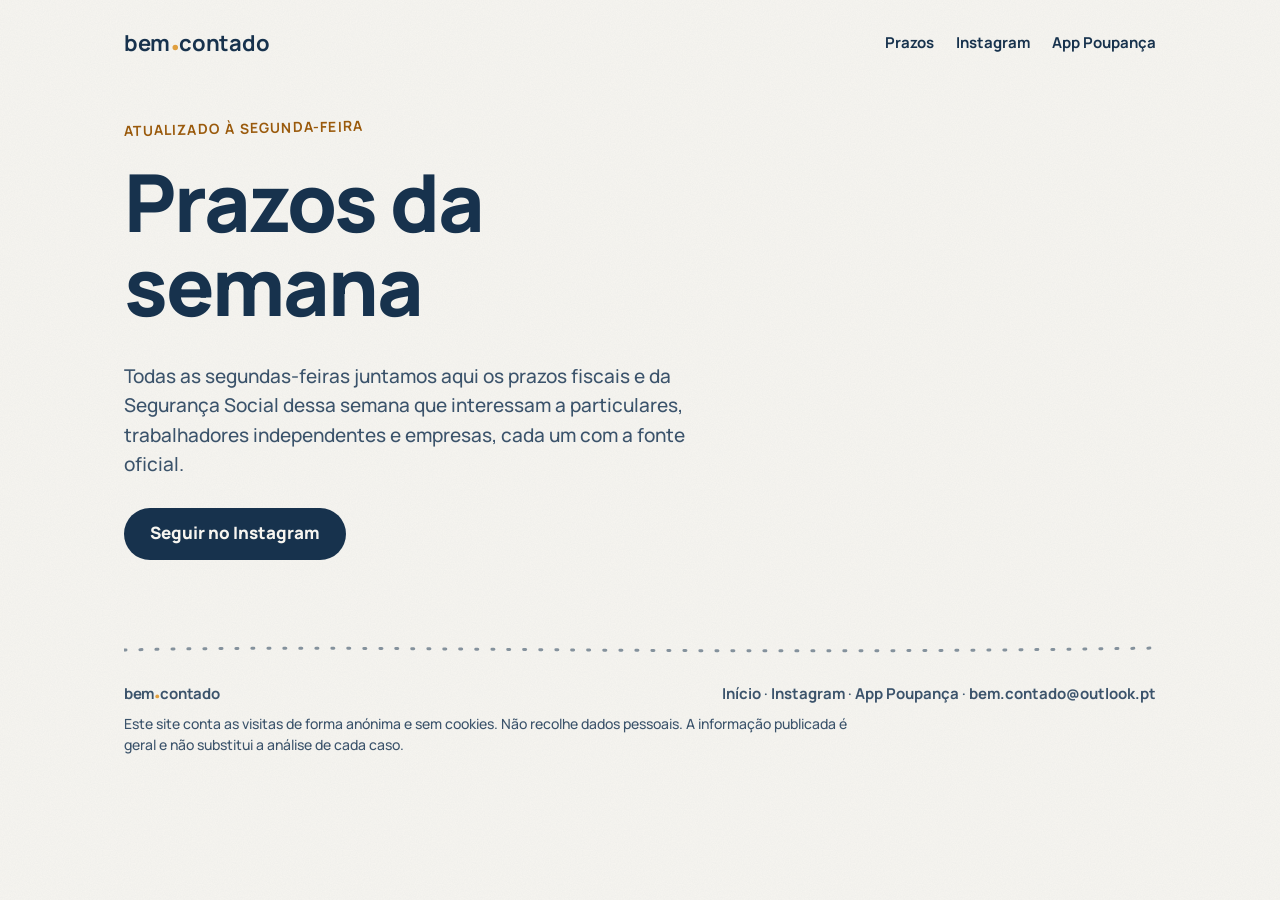
==== prazos/index.html @ 89f1a788 "Logótipo A, ícones, robots, sitemap e página 404 Co-Authored-By: Claude Opus 5.5 <noreply@anthropic." ====
<!doctype html>
<html lang="pt-PT">
<head>
<meta charset="utf-8">
<meta name="viewport" content="width=device-width, initial-scale=1, viewport-fit=cover">
<title>Prazos da semana · bem.contado</title>
<meta name="description" content="Os prazos fiscais e da Segurança Social de cada semana, com a fonte oficial. Atualizado à segunda-feira.">
<meta http-equiv="Content-Security-Policy" content="default-src 'self'; script-src 'self'; style-src 'self'; font-src 'self'; img-src 'self' data: https://bemcontadopt.goatcounter.com; base-uri 'none'; form-action 'none'; object-src 'none'">
<meta property="og:title" content="Prazos da semana · bem.contado">
<meta property="og:description" content="Os prazos fiscais e da Segurança Social de cada semana, com a fonte oficial. Atualizado à segunda-feira.">
<meta property="og:image" content="https://bemcontadopt.pt/og.png">
<meta property="og:url" content="https://bemcontadopt.pt/prazos/">
<link rel="canonical" href="https://bemcontadopt.pt/prazos/">
<meta name="theme-color" content="#F7F5F0">
<link rel="icon" href="../favicon.svg" type="image/svg+xml">
<link rel="icon" href="../favicon-32.png" sizes="32x32" type="image/png">
<link rel="apple-touch-icon" href="../apple-touch-icon.png">
<link rel="preload" href="../fonts/manrope-latin-800-normal.woff2" as="font" type="font/woff2" crossorigin>
<link rel="stylesheet" href="../estilo.css">
<script src="../site.js"></script>
</head>
<body>
<svg class="defs" width="0" height="0" aria-hidden="true" focusable="false">
  <filter id="traco"><feTurbulence type="fractalNoise" baseFrequency="0.035" numOctaves="2" seed="7"/><feDisplacementMap in="SourceGraphic" scale="4"/></filter>
</svg>
<header class="topo wrap">
  <a class="marca" href="../" aria-label="bem.contado, início">bem<svg class="ponto" viewBox="0 0 10 10" aria-hidden="true"><circle cx="5" cy="5.4" r="4.2"/></svg>contado</a>
  <nav aria-label="Ligações">
    <a href="../prazos/" aria-current="page">Prazos</a>
    <a href="https://www.instagram.com/bem.contadopt/">Instagram</a>
    <a href="https://poupanca.bemcontadopt.pt/instalar/">App Poupança</a>
  </nav>
</header>
<main>
  <section class="hero wrap">
    <div class="texto">
      <p class="antes">Atualizado à segunda-feira</p>
      <h1>Prazos da semana</h1>
      <p class="sub">Todas as segundas-feiras juntamos aqui os prazos fiscais e da Segurança Social dessa semana que interessam a particulares, trabalhadores independentes e empresas, cada um com a fonte oficial.</p>
      <p class="acoes"><a class="btn" href="https://www.instagram.com/bem.contadopt/" data-contar="instagram-prazos">Seguir no Instagram</a></p>
    </div>
    <svg class="desenho" viewBox="0 0 400 330" role="img" aria-label="Desenho de um calendário com um dia marcado a âmbar">
      <g class="mao">
        <path class="tr d1" d="M70 66 L330 62 L334 292 L74 296 Z"/>
        <path class="tr d2" d="M70 116 H332"/>
        <path class="tr d2" d="M128 40 V86 M272 40 V86"/>
        <path class="tr d3 fino claro" d="M108 156 H140 M168 156 H200 M228 156 H260 M288 156 H310 M108 206 H140 M168 206 H200 M288 206 H310 M108 256 H140 M168 256 H200 M228 256 H260"/>
        <path class="tr d4 ambar" d="M214 186 Q 246 176 272 192 Q 286 214 262 228 Q 232 238 214 222 Q 202 204 214 186"/>
        <path class="tr d5 ambar" d="M226 206 l10 11 l22 -24"/>
      </g>
    </svg>
  </section>
</main>
<footer class="wrap">
  <svg class="linha" viewBox="0 0 1000 20" preserveAspectRatio="none" aria-hidden="true"><path class="pontilhado" d="M0 10 C 250 4, 520 16, 1000 8"/></svg>
  <div class="rodape">
    <p class="marca" aria-label="bem.contado">bem<svg class="ponto" viewBox="0 0 10 10" aria-hidden="true"><circle cx="5" cy="5.4" r="4.2"/></svg>contado</p>
    <p><a href="../">Início</a> · <a href="https://www.instagram.com/bem.contadopt/">Instagram</a> · <a href="https://poupanca.bemcontadopt.pt/instalar/">App Poupança</a> · <a href="mailto:bem.contado@outlook.pt">bem.contado@outlook.pt</a></p>
  </div>
  <p class="nota">Este site conta as visitas de forma anónima e sem cookies. Não recolhe dados pessoais. A informação publicada é geral e não substitui a análise de cada caso.</p>
</footer>
</body>
</html>
---- estilo.css ----
@font-face { font-family: Manrope; src: url(fonts/manrope-latin-500-normal.woff2) format("woff2"); font-weight: 500; font-display: swap; }
@font-face { font-family: Manrope; src: url(fonts/manrope-latin-700-normal.woff2) format("woff2"); font-weight: 700; font-display: swap; }
@font-face { font-family: Manrope; src: url(fonts/manrope-latin-800-normal.woff2) format("woff2"); font-weight: 800; font-display: swap; }

/* --ambar fica nos sublinhados e desenhos; nas letras sobre fundo claro usa-se o âmbar escuro (contraste 3,6:1 em letra grande, 5,0:1 em letra pequena) */
:root { --azul: #17324D; --creme: #F7F5F0; --ambar: #E09F3E; --ambar-letra: #B5711A; --ambar-letra-pequena: #9A5A0C; --suave: #3b536b; }
* { box-sizing: border-box; }
html, body { margin: 0; }
body { font-family: Manrope, system-ui, sans-serif; font-weight: 500; color: var(--azul); background: var(--creme); line-height: 1.55; -webkit-text-size-adjust: 100%; position: relative; }
/* textura de papel muito leve, como nas imagens do Instagram */
body::before { content: ""; position: fixed; inset: 0; pointer-events: none; z-index: 0; opacity: .05;
  background-image: url("data:image/svg+xml,%3Csvg xmlns='http://www.w3.org/2000/svg' width='240' height='240'%3E%3Cfilter id='n'%3E%3CfeTurbulence type='fractalNoise' baseFrequency='.85' numOctaves='3' stitchTiles='stitch'/%3E%3CfeColorMatrix values='0 0 0 0 .1 0 0 0 0 .2 0 0 0 0 .3 0 0 0 1 0'/%3E%3C/filter%3E%3Crect width='100%25' height='100%25' filter='url(%23n)'/%3E%3C/svg%3E"); }
header, main, footer { position: relative; z-index: 1; }
.defs { position: absolute; }
a { color: inherit; }
a:focus-visible, .btn:focus-visible { outline: 3px solid var(--ambar); outline-offset: 4px; border-radius: 6px; }
.wrap { max-width: 1080px; margin: 0 auto; padding: 0 24px; }

/* topo */
.topo { display: flex; justify-content: space-between; align-items: center; padding-top: 26px; padding-bottom: 10px; gap: 16px; flex-wrap: wrap; }
.marca { font-weight: 700; font-size: 22px; letter-spacing: -.3px; text-decoration: none; margin: 0; white-space: nowrap; }
.marca .ponto { display: inline-block; width: .3em; height: .3em; margin: 0 .05em 0 .07em; fill: var(--ambar); vertical-align: baseline; }
.topo nav { display: flex; gap: 22px; font-weight: 700; font-size: 15px; }
.topo nav a { text-decoration: none; }
.topo nav a:hover { text-decoration: underline; text-decoration-color: var(--ambar); text-decoration-thickness: 3px; text-underline-offset: 6px; }

/* texto */
.antes { display: inline-block; margin: 0 0 18px; color: var(--ambar-letra-pequena); font-weight: 700; font-size: 14px; letter-spacing: 1.2px; text-transform: uppercase; transform: rotate(-1.2deg); transform-origin: left; }
h1 { font-weight: 800; font-size: clamp(42px, 6.6vw, 80px); line-height: 1.05; letter-spacing: -2px; margin: 0 0 34px; }
h2 { font-weight: 800; font-size: clamp(30px, 4.2vw, 44px); line-height: 1.1; letter-spacing: -1px; margin: 0 0 18px; }
p { font-size: 18px; color: var(--suave); margin: 0 0 16px; max-width: 34em; }
.sub { font-size: 19px; }
.realce { position: relative; color: var(--ambar-letra); white-space: nowrap; }
.realce svg { position: absolute; left: -3%; bottom: -.16em; width: 106%; height: .3em; overflow: visible; }
.realce .tr { stroke: var(--ambar); stroke-width: 3.4; }
.realce .tr.fino { stroke-width: 2; }
.acoes { display: flex; flex-wrap: wrap; align-items: center; gap: 14px 26px; margin-top: 28px; }
.btn { display: inline-flex; align-items: center; min-height: 52px; padding: 0 26px; border-radius: 999px; background: var(--azul); color: var(--creme); font-weight: 800; font-size: 17px; text-decoration: none; }
.btn:hover { background: #0f2438; }
.ligacao { font-weight: 800; color: var(--azul); text-decoration: underline; text-decoration-color: var(--ambar); text-decoration-thickness: 3px; text-underline-offset: 7px; }
.ligacao:hover { color: #0f2438; text-decoration-thickness: 4px; }
p a { text-decoration-color: var(--ambar); text-decoration-thickness: 2px; text-underline-offset: 4px; font-weight: 700; }

/* desenhos à mão: cada traço desenha-se quando a secção aparece */
.desenho { width: 100%; max-width: 420px; justify-self: center; overflow: visible; }
.mao { filter: url(#traco); }
.tr { fill: none; stroke: var(--azul); stroke-width: 5; stroke-linecap: round; stroke-linejoin: round; }
.tr.fino { stroke-width: 3; }
.tr.grosso { stroke-width: 8; }
.tr.claro { opacity: .4; }
.tr.ambar { stroke: var(--ambar); }
.num { font-family: Manrope, sans-serif; font-weight: 800; font-size: 34px; fill: var(--azul); }
.num.ambar-txt { fill: var(--ambar-letra); }
/* o JS mede cada traço, põe o tracejado com o comprimento certo e só depois os mostra */
.js .tr { visibility: hidden; transition: stroke-dashoffset 1.1s ease; }
.js.medido .tr { visibility: visible; }
.js .num { opacity: 0; transition: opacity .7s ease; }
.js .visivel .num { opacity: 1; }
.d1 { transition-delay: 0s !important; } .d2 { transition-delay: .3s !important; } .d3 { transition-delay: .6s !important; }
.d4 { transition-delay: .9s !important; } .d5 { transition-delay: 1.2s !important; } .d6 { transition-delay: 1.5s !important; }

/* moeda a cair no mealheiro */
.moeda circle { fill: none; stroke: var(--ambar); stroke-width: 5; }
.moeda circle.fina { stroke-width: 3; }
.js .moeda { opacity: 0; }
.js .visivel .moeda { animation: queda 5s 1.6s ease-in infinite; }
@keyframes queda { 0% { opacity: 0; transform: translateY(-36px); } 12% { opacity: 1; } 42% { opacity: 1; transform: translateY(46px); } 50%, 100% { opacity: 0; transform: translateY(54px); } }

/* última publicação do Instagram (preenchida pelo site.js a partir de ultima/dados.json) */
.ultima-slot { justify-self: center; width: 100%; max-width: 360px; }
.ultima { display: block; text-decoration: none; transform: rotate(-1.4deg); }
.ultima img { display: block; width: 100%; height: auto; border-radius: 14px; background: #fff; box-shadow: 0 1px 0 #e4e0d6, 0 14px 34px rgba(23, 50, 77, .16); }
.ultima-legenda { margin: 14px 4px 0; font-size: 15px; color: var(--suave); }
.ultima-legenda b { color: var(--azul); }
.ultima:hover img { box-shadow: 0 1px 0 #e4e0d6, 0 18px 40px rgba(23, 50, 77, .22); }
.ligacoes { display: flex; flex-wrap: wrap; gap: 10px 26px; }

/* página de prazos */
.prazos { list-style: none; margin: 8px 0 0; padding: 0; max-width: 820px; }
.prazo { display: grid; grid-template-columns: 110px 1fr; gap: 22px; padding: 26px 0; border-top: 2px dotted rgba(23, 50, 77, .35); }
.prazo:last-child { border-bottom: 2px dotted rgba(23, 50, 77, .35); }
.dia { line-height: 1.15; }
.dia .semana { display: block; font-size: 13px; font-weight: 700; letter-spacing: 1.2px; text-transform: uppercase; color: var(--ambar-letra-pequena); }
.dia .numero { display: block; font-size: 40px; font-weight: 800; letter-spacing: -1px; }
.dia .mes { display: block; font-size: 15px; font-weight: 700; color: var(--suave); }
.prazo h2 { font-size: clamp(21px, 2.6vw, 26px); letter-spacing: -.4px; margin: 0 0 6px; }
.prazo .quem { font-size: 15px; font-weight: 700; color: var(--azul); margin: 0 0 6px; }
.prazo .fonte { font-size: 15px; margin: 8px 0 0; }
.prazo p { max-width: 40em; }
.aviso { font-size: 15px; max-width: 46em; margin-top: 26px; }

/* linhas pontilhadas entre secções */
.linha { display: block; width: 100%; height: 20px; }
.pontilhado { fill: none; stroke: var(--azul); stroke-width: 3; stroke-dasharray: 2 14; stroke-linecap: round; opacity: .5; vector-effect: non-scaling-stroke; }

/* secções */
.hero { display: grid; grid-template-columns: 1.15fr .85fr; gap: 40px; align-items: center; padding-top: 48px; padding-bottom: 64px; }
.bloco { display: grid; grid-template-columns: .9fr 1.1fr; gap: 64px; align-items: center; padding-top: 72px; padding-bottom: 72px; }
.bloco.invertido { grid-template-columns: 1.1fr .9fr; }
.conversa { background: var(--azul); color: var(--creme); padding: 88px 0; margin: 40px 0; }
.conversa h2 { color: var(--creme); }
.conversa p { color: #c8d2dc; }
.grelha-conversa { display: grid; grid-template-columns: 1fr 1fr; gap: 56px; align-items: center; }
.dialogo { display: flex; flex-direction: column; gap: 20px; }
.bolha { position: relative; padding: 20px 24px 18px; max-width: 88%; }
.bolha::before { content: ""; position: absolute; inset: 0; border: 3px solid #9fb0c0; border-radius: 26px; filter: url(#traco); pointer-events: none; }
.bolha.resposta { align-self: flex-end; }
.bolha.resposta::before { border-color: var(--ambar); }
.bolha .quem { margin: 0 0 6px; font-size: 12px; font-weight: 700; letter-spacing: 1.4px; text-transform: uppercase; color: #9fb0c0; }
.bolha.resposta .quem { color: var(--ambar); }
.bolha .falado { margin: 0; font-size: 18px; color: var(--creme); }
.js .bolha.resposta.espera { opacity: 0; }
.bolha.resposta { transition: opacity .4s ease; }
.escrevendo::after { content: ""; display: inline-block; width: 2px; height: 1.05em; margin-left: 2px; vertical-align: -.15em; background: var(--ambar); animation: pisca .9s steps(1) infinite; }
@keyframes pisca { 50% { opacity: 0; } }
.contacto .email { margin-top: 10px; }
.contacto .email a { font-weight: 800; font-size: clamp(22px, 3.2vw, 32px); color: var(--azul); text-decoration: underline; text-decoration-color: var(--ambar); text-decoration-thickness: 3px; text-underline-offset: 8px; word-break: break-all; }

/* rodapé */
footer { padding-bottom: 48px; margin-top: 24px; }
.rodape { display: flex; justify-content: space-between; align-items: center; gap: 12px 24px; flex-wrap: wrap; padding: 22px 0 8px; }
.rodape p { margin: 0; font-size: 15px; }
.rodape a { text-decoration: none; }
.rodape a:hover { text-decoration: underline; text-decoration-color: var(--ambar); }
.nota { font-size: 14px; max-width: 52em; }

@media (max-width: 780px) {
  .hero, .bloco, .bloco.invertido, .grelha-conversa { grid-template-columns: 1fr; gap: 28px; }
  .hero { padding-top: 24px; padding-bottom: 40px; }
  .bloco { padding-top: 48px; padding-bottom: 48px; }
  .bloco .desenho, .hero .desenho { max-width: 300px; }
  .bloco:not(.invertido) .desenho { order: 2; }
  .conversa { padding: 64px 0; }
  .bolha { max-width: 100%; }
  .prazo { grid-template-columns: 76px 1fr; gap: 14px; }
  .dia .numero { font-size: 32px; }
  .topo nav { gap: 16px; }
}

@media (prefers-reduced-motion: reduce) {
  .js .tr { transition: none; visibility: visible; }
  .js .num { transition: none; opacity: 1; }
  .js .moeda, .js .visivel .moeda { animation: none; opacity: 1; transform: none; }
  .js .bolha.resposta.espera { opacity: 1; }
  .escrevendo::after { animation: none; }
}
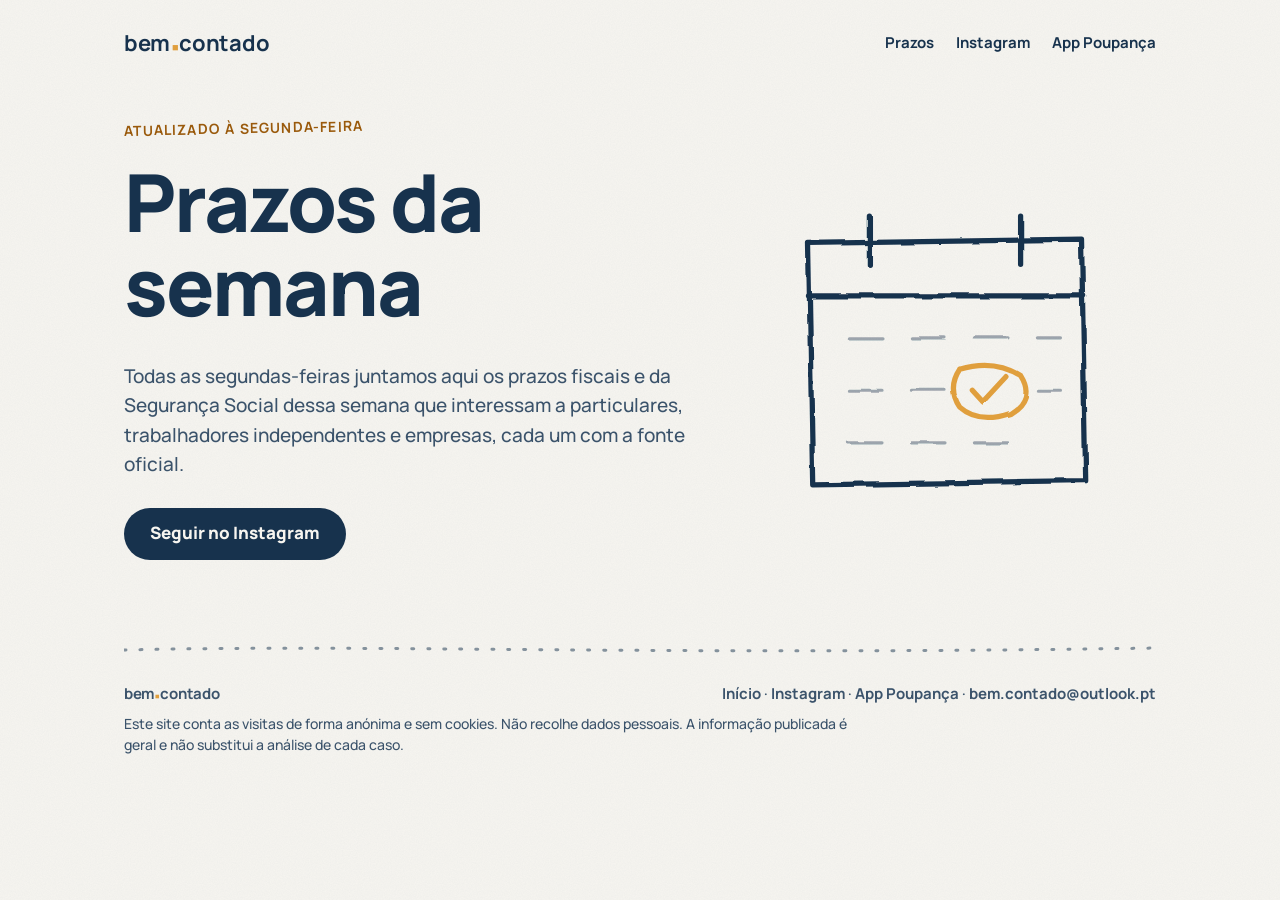
==== commit 7e21b898: "Logótipo: ícones a partir da imagem de perfil b.c e ponto quadrado Co-Authored-By: Claude Opus 5.5 <" ====
--- a/prazos/index.html
+++ b/prazos/index.html
@@ -24,7 +24,7 @@
   <filter id="traco"><feTurbulence type="fractalNoise" baseFrequency="0.035" numOctaves="2" seed="7"/><feDisplacementMap in="SourceGraphic" scale="4"/></filter>
 </svg>
 <header class="topo wrap">
-  <a class="marca" href="../" aria-label="bem.contado, início">bem<svg class="ponto" viewBox="0 0 10 10" aria-hidden="true"><circle cx="5" cy="5.4" r="4.2"/></svg>contado</a>
+  <a class="marca" href="../" aria-label="bem.contado, início">bem<svg class="ponto" viewBox="0 0 10 10" aria-hidden="true"><rect x="1" y="1.6" width="8" height="8"/></svg>contado</a>
   <nav aria-label="Ligações">
     <a href="../prazos/" aria-current="page">Prazos</a>
     <a href="https://www.instagram.com/bem.contadopt/">Instagram</a>
@@ -54,7 +54,7 @@
 <footer class="wrap">
   <svg class="linha" viewBox="0 0 1000 20" preserveAspectRatio="none" aria-hidden="true"><path class="pontilhado" d="M0 10 C 250 4, 520 16, 1000 8"/></svg>
   <div class="rodape">
-    <p class="marca" aria-label="bem.contado">bem<svg class="ponto" viewBox="0 0 10 10" aria-hidden="true"><circle cx="5" cy="5.4" r="4.2"/></svg>contado</p>
+    <p class="marca" aria-label="bem.contado">bem<svg class="ponto" viewBox="0 0 10 10" aria-hidden="true"><rect x="1" y="1.6" width="8" height="8"/></svg>contado</p>
     <p><a href="../">Início</a> · <a href="https://www.instagram.com/bem.contadopt/">Instagram</a> · <a href="https://poupanca.bemcontadopt.pt/instalar/">App Poupança</a> · <a href="mailto:bem.contado@outlook.pt">bem.contado@outlook.pt</a></p>
   </div>
   <p class="nota">Este site conta as visitas de forma anónima e sem cookies. Não recolhe dados pessoais. A informação publicada é geral e não substitui a análise de cada caso.</p>
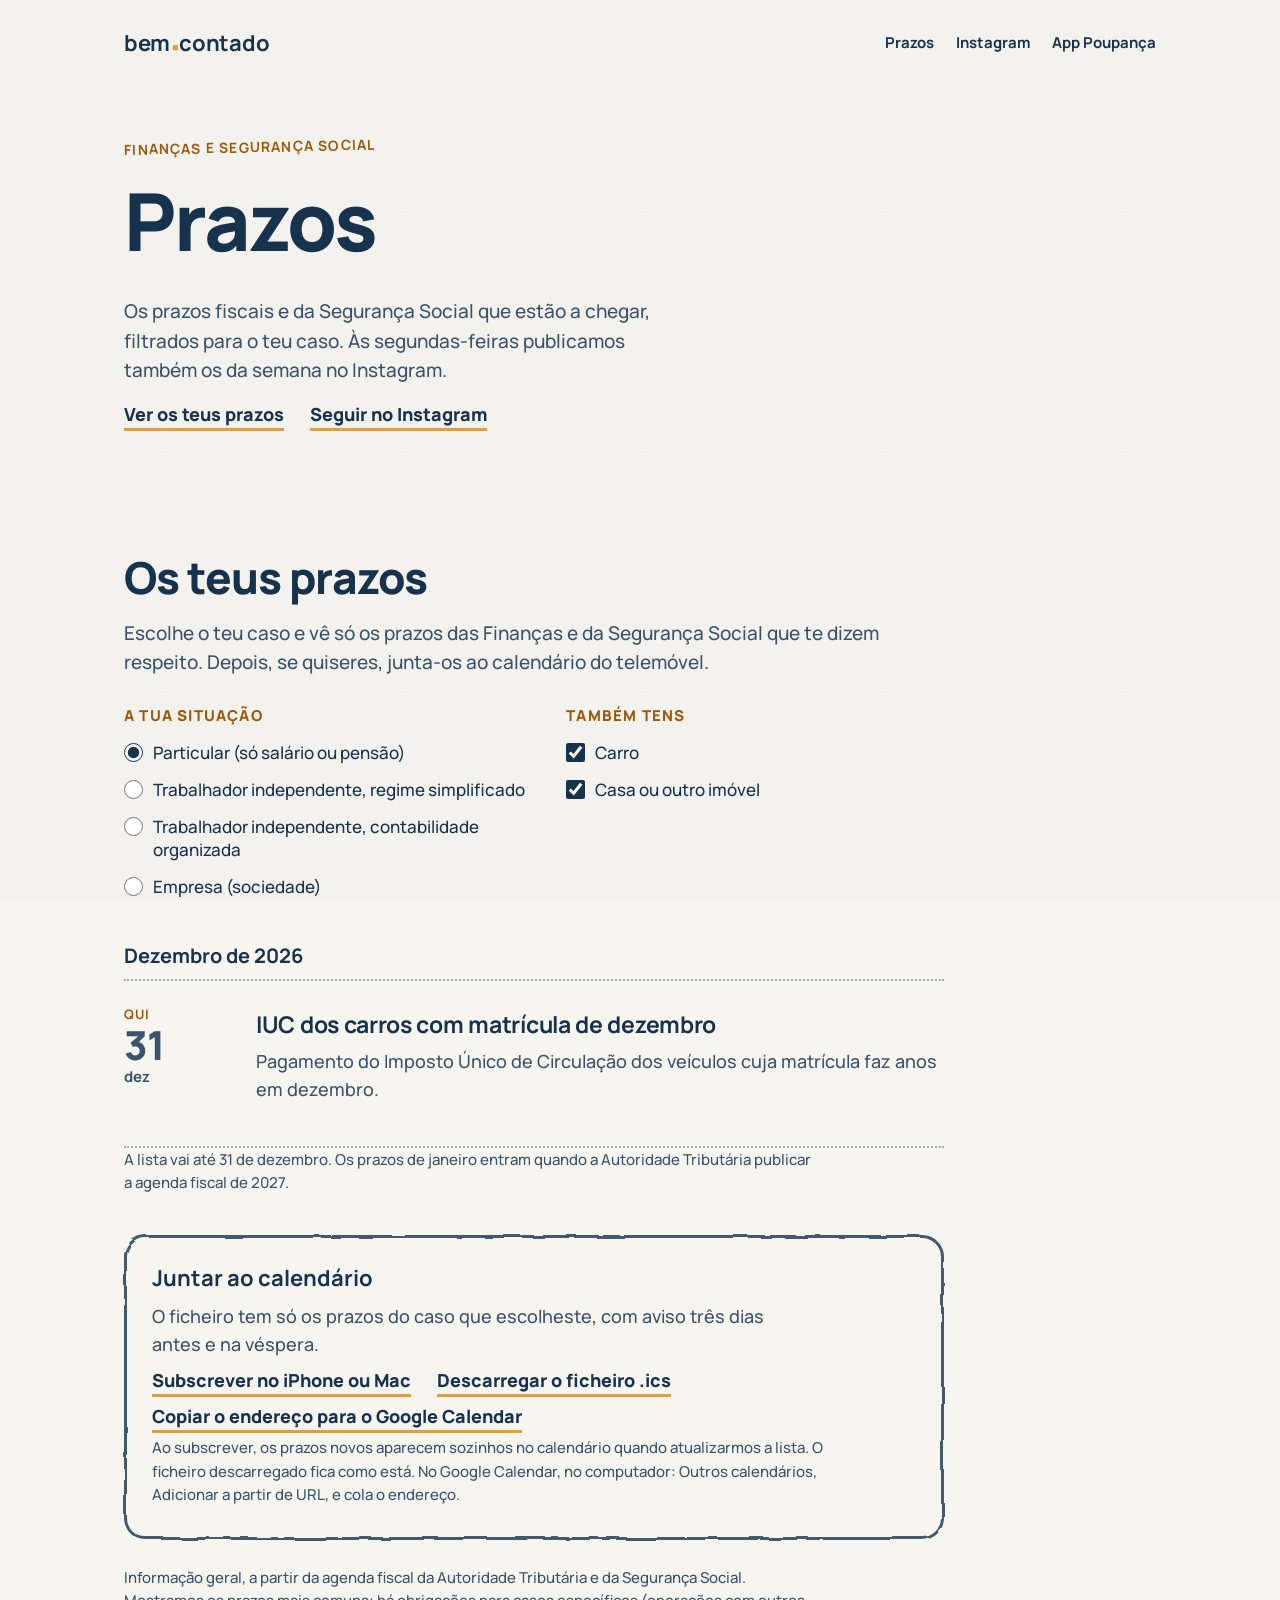
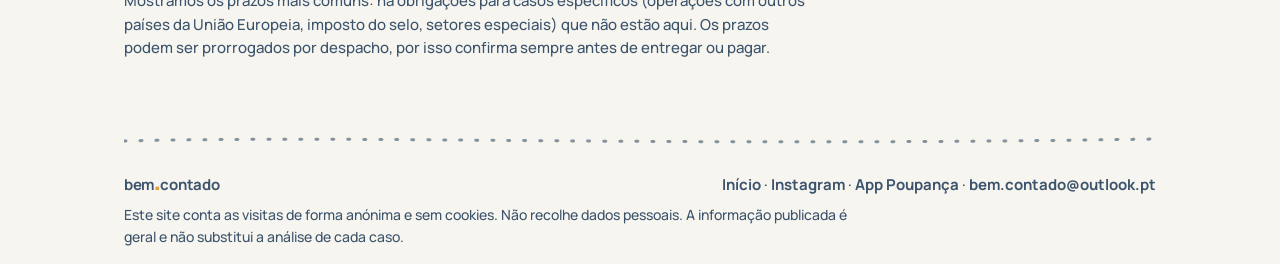
==== commit 26958b74: "Prazos: ferramenta com filtro por perfil e calendário .ics Co-Authored-By: Claude Opus 5.5 <noreply@" ====
--- a/prazos/index.html
+++ b/prazos/index.html
@@ -3,11 +3,11 @@
 <head>
 <meta charset="utf-8">
 <meta name="viewport" content="width=device-width, initial-scale=1, viewport-fit=cover">
-<title>Prazos da semana · bem.contado</title>
-<meta name="description" content="Os prazos fiscais e da Segurança Social de cada semana, com a fonte oficial. Atualizado à segunda-feira.">
+<title>Prazos fiscais e da Segurança Social · bem.contado</title>
+<meta name="description" content="Os prazos das Finanças e da Segurança Social filtrados para o teu caso: particular, trabalhador independente ou empresa, IVA mensal ou trimestral. Com ficheiro para o calendário.">
 <meta http-equiv="Content-Security-Policy" content="default-src 'self'; script-src 'self'; style-src 'self'; font-src 'self'; img-src 'self' data: https://bemcontadopt.goatcounter.com; base-uri 'none'; form-action 'none'; object-src 'none'">
-<meta property="og:title" content="Prazos da semana · bem.contado">
-<meta property="og:description" content="Os prazos fiscais e da Segurança Social de cada semana, com a fonte oficial. Atualizado à segunda-feira.">
+<meta property="og:title" content="Prazos fiscais e da Segurança Social · bem.contado">
+<meta property="og:description" content="Os prazos das Finanças e da Segurança Social filtrados para o teu caso: particular, trabalhador independente ou empresa, IVA mensal ou trimestral. Com ficheiro para o calendário.">
 <meta property="og:image" content="https://bemcontadopt.pt/og.png">
 <meta property="og:url" content="https://bemcontadopt.pt/prazos/">
 <link rel="canonical" href="https://bemcontadopt.pt/prazos/">
@@ -18,6 +18,7 @@
 <link rel="preload" href="../fonts/manrope-latin-800-normal.woff2" as="font" type="font/woff2" crossorigin>
 <link rel="stylesheet" href="../estilo.css">
 <script src="../site.js"></script>
+<script src="prazos.js" defer></script>
 </head>
 <body>
 <svg class="defs" width="0" height="0" aria-hidden="true" focusable="false">
@@ -34,10 +35,10 @@
 <main>
   <section class="hero wrap">
     <div class="texto">
-      <p class="antes">Atualizado à segunda-feira</p>
-      <h1>Prazos da semana</h1>
-      <p class="sub">Todas as segundas-feiras juntamos aqui os prazos fiscais e da Segurança Social dessa semana que interessam a particulares, trabalhadores independentes e empresas, cada um com a fonte oficial.</p>
-      <p class="acoes"><a class="btn" href="https://www.instagram.com/bem.contadopt/" data-contar="instagram-prazos">Seguir no Instagram</a></p>
+      <p class="antes">Finanças e Segurança Social</p>
+      <h1>Prazos</h1>
+      <p class="sub">Os prazos fiscais e da Segurança Social que estão a chegar, filtrados para o teu caso. Às segundas-feiras publicamos também os da semana no Instagram.</p>
+      <p class="ligacoes"><a class="ligacao" href="#teus">Ver os teus prazos</a> <a class="ligacao" href="https://www.instagram.com/bem.contadopt/" data-contar="instagram-prazos">Seguir no Instagram</a></p>
     </div>
     <svg class="desenho" viewBox="0 0 400 330" role="img" aria-label="Desenho de um calendário com um dia marcado a âmbar">
       <g class="mao">
@@ -50,6 +51,44 @@
       </g>
     </svg>
   </section>
+  <section class="wrap ferramenta" id="teus" aria-labelledby="t-teus">
+    <h2 id="t-teus">Os teus prazos</h2>
+    <p class="sub">Escolhe o teu caso e vê só os prazos das Finanças e da Segurança Social que te dizem respeito. Depois, se quiseres, junta-os ao calendário do telemóvel.</p>
+    <form class="perfil" id="perfil" aria-label="O teu caso">
+      <fieldset>
+        <legend>A tua situação</legend>
+        <label><input type="radio" name="s" value="p" checked> Particular (só salário ou pensão)</label>
+        <label><input type="radio" name="s" value="s"> Trabalhador independente, regime simplificado</label>
+        <label><input type="radio" name="s" value="o"> Trabalhador independente, contabilidade organizada</label>
+        <label><input type="radio" name="s" value="e"> Empresa (sociedade)</label>
+      </fieldset>
+      <fieldset class="so-atividade">
+        <legend>IVA</legend>
+        <label><input type="radio" name="i" value="x" checked> Isento (artigo 53.º)</label>
+        <label><input type="radio" name="i" value="t"> Trimestral</label>
+        <label><input type="radio" name="i" value="m"> Mensal</label>
+      </fieldset>
+      <fieldset>
+        <legend>Também tens</legend>
+        <label class="so-atividade"><input type="checkbox" name="t"> Trabalhadores</label>
+        <label><input type="checkbox" name="c" checked> Carro</label>
+        <label><input type="checkbox" name="h" checked> Casa ou outro imóvel</label>
+      </fieldset>
+    </form>
+    <noscript><p>Para filtrar os prazos é preciso ter o JavaScript ligado.</p></noscript>
+    <div id="lista-teus" aria-live="polite"></div>
+    <div class="calendario-acoes" id="cal" hidden>
+      <h3>Juntar ao calendário</h3>
+      <p>O ficheiro tem só os prazos do caso que escolheste, com aviso três dias antes e na véspera.</p>
+      <p class="ligacoes">
+        <a class="ligacao" id="cal-sub" href="#" data-contar="calendario-subscrever">Subscrever no iPhone ou Mac</a>
+        <a class="ligacao" id="cal-ics" href="#" download data-contar="calendario-descarregar">Descarregar o ficheiro .ics</a>
+        <button class="ligacao" type="button" id="cal-copiar" data-contar="calendario-copiar">Copiar o endereço para o Google Calendar</button>
+      </p>
+      <p class="pequeno">Ao subscrever, os prazos novos aparecem sozinhos no calendário quando atualizarmos a lista. O ficheiro descarregado fica como está. No Google Calendar, no computador: Outros calendários, Adicionar a partir de URL, e cola o endereço.</p>
+    </div>
+    <p class="aviso">Informação geral, a partir da agenda fiscal da Autoridade Tributária e da Segurança Social. Mostramos os prazos mais comuns: há obrigações para casos específicos (operações com outros países da União Europeia, imposto do selo, setores especiais) que não estão aqui. Os prazos podem ser prorrogados por despacho, por isso confirma sempre antes de entregar ou pagar.</p>
+  </section>
 </main>
 <footer class="wrap">
   <svg class="linha" viewBox="0 0 1000 20" preserveAspectRatio="none" aria-hidden="true"><path class="pontilhado" d="M0 10 C 250 4, 520 16, 1000 8"/></svg>
--- a/estilo.css
+++ b/estilo.css
@@ -144,3 +144,29 @@
   .js .bolha.resposta.espera { opacity: 1; }
   .escrevendo::after { animation: none; }
 }
+
+/* ferramenta "Os teus prazos" */
+.ferramenta { padding-top: 24px; padding-bottom: 56px; }
+.ferramenta > .sub { max-width: 40em; }
+.perfil { display: grid; grid-template-columns: 1.3fr .8fr .8fr; gap: 18px 28px; margin: 26px 0 10px; max-width: 980px; }
+.perfil fieldset { border: 0; margin: 0; padding: 0; min-width: 0; }
+.perfil legend { font-weight: 800; font-size: 15px; letter-spacing: 1.2px; text-transform: uppercase; color: var(--ambar-letra-pequena); margin-bottom: 8px; padding: 0; }
+.perfil label { display: flex; gap: 10px; align-items: flex-start; padding: 7px 0; font-size: 17px; cursor: pointer; line-height: 1.35; }
+.perfil input { accent-color: var(--azul); width: 19px; height: 19px; margin: 1px 0 0; flex: none; }
+.perfil.particular .so-atividade { display: none; }
+.mes-titulo { font-size: 20px; margin: 34px 0 0; }
+.ferramenta .prazo h4 { font-size: clamp(19px, 2.3vw, 23px); letter-spacing: -.3px; margin: 0 0 6px; }
+.nota-prazo { font-weight: 700; color: var(--azul); }
+.vazio { font-size: 18px; margin: 26px 0 0; }
+.pequeno { font-size: 15px; color: var(--suave); max-width: 46em; }
+.calendario-acoes { margin-top: 40px; padding: 26px 28px; border-radius: 22px; position: relative; max-width: 820px; }
+.calendario-acoes::before { content: ""; position: absolute; inset: 0; border: 3px solid var(--azul); border-radius: 22px; filter: url(#traco); opacity: .8; pointer-events: none; }
+.calendario-acoes h3 { margin: 0 0 6px; font-size: 22px; }
+.calendario-acoes p { margin: 8px 0; }
+button.ligacao { font-family: inherit; font-size: inherit; font-weight: 800; background: none; border: 0; padding: 0; cursor: pointer; text-align: left; }
+.semana h2 { margin-bottom: 4px; }
+.semana .prazo h3 { font-size: clamp(19px, 2.3vw, 23px); letter-spacing: -.3px; margin: 0 0 6px; }
+@media (max-width: 780px) {
+  .perfil { grid-template-columns: 1fr; }
+  .calendario-acoes { padding: 22px 20px; }
+}
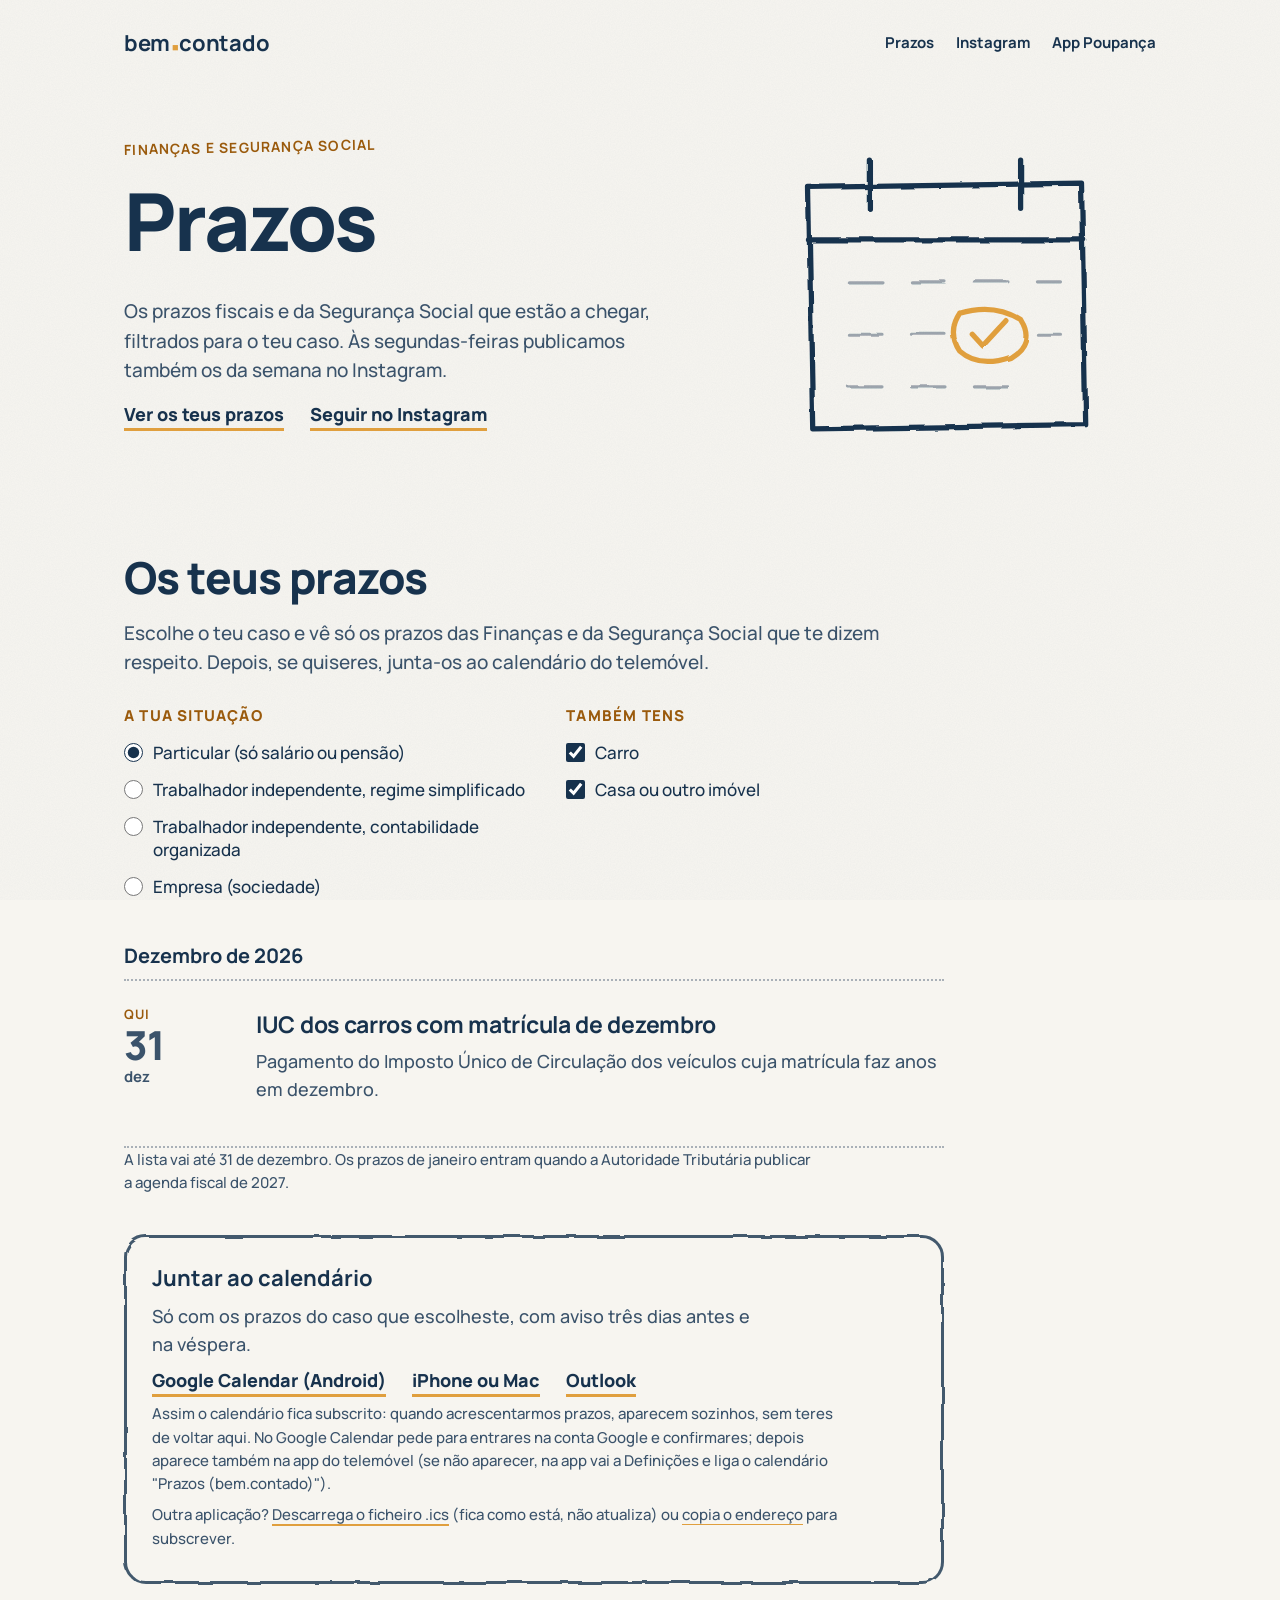
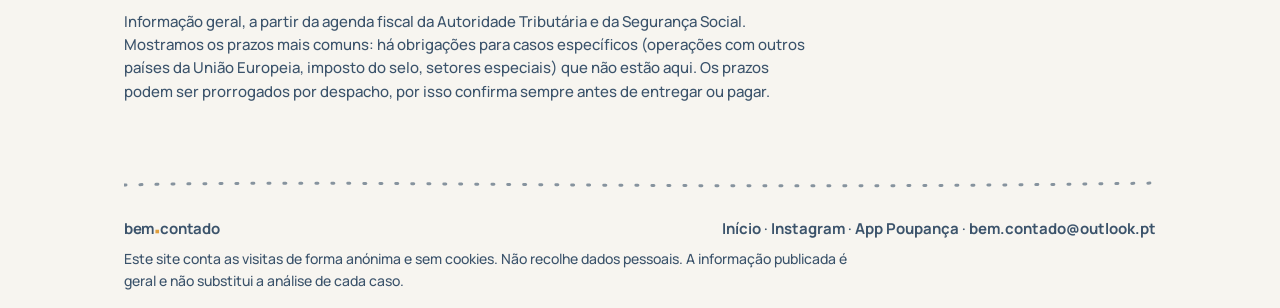
==== commit 6a15fea2: "Prazos: subscrição direta no Google Calendar, iPhone e Outlook Co-Authored-By: Claude Opus 5.5 <nore" ====
--- a/prazos/index.html
+++ b/prazos/index.html
@@ -79,13 +79,14 @@
     <div id="lista-teus" aria-live="polite"></div>
     <div class="calendario-acoes" id="cal" hidden>
       <h3>Juntar ao calendário</h3>
-      <p>O ficheiro tem só os prazos do caso que escolheste, com aviso três dias antes e na véspera.</p>
+      <p>Só com os prazos do caso que escolheste, com aviso três dias antes e na véspera.</p>
       <p class="ligacoes">
-        <a class="ligacao" id="cal-sub" href="#" data-contar="calendario-subscrever">Subscrever no iPhone ou Mac</a>
-        <a class="ligacao" id="cal-ics" href="#" download data-contar="calendario-descarregar">Descarregar o ficheiro .ics</a>
-        <button class="ligacao" type="button" id="cal-copiar" data-contar="calendario-copiar">Copiar o endereço para o Google Calendar</button>
+        <a class="ligacao" id="cal-google" href="#" target="_blank" rel="noopener" data-contar="calendario-google">Google Calendar (Android)</a>
+        <a class="ligacao" id="cal-sub" href="#" data-contar="calendario-apple">iPhone ou Mac</a>
+        <a class="ligacao" id="cal-outlook" href="#" target="_blank" rel="noopener" data-contar="calendario-outlook">Outlook</a>
       </p>
-      <p class="pequeno">Ao subscrever, os prazos novos aparecem sozinhos no calendário quando atualizarmos a lista. O ficheiro descarregado fica como está. No Google Calendar, no computador: Outros calendários, Adicionar a partir de URL, e cola o endereço.</p>
+      <p class="pequeno">Assim o calendário fica subscrito: quando acrescentarmos prazos, aparecem sozinhos, sem teres de voltar aqui. No Google Calendar pede para entrares na conta Google e confirmares; depois aparece também na app do telemóvel (se não aparecer, na app vai a Definições e liga o calendário "Prazos (bem.contado)").</p>
+      <p class="pequeno">Outra aplicação? <a id="cal-ics" href="#" download data-contar="calendario-descarregar">Descarrega o ficheiro .ics</a> (fica como está, não atualiza) ou <button class="texto" type="button" id="cal-copiar" data-contar="calendario-copiar">copia o endereço</button> para subscrever.</p>
     </div>
     <p class="aviso">Informação geral, a partir da agenda fiscal da Autoridade Tributária e da Segurança Social. Mostramos os prazos mais comuns: há obrigações para casos específicos (operações com outros países da União Europeia, imposto do selo, setores especiais) que não estão aqui. Os prazos podem ser prorrogados por despacho, por isso confirma sempre antes de entregar ou pagar.</p>
   </section>
--- a/estilo.css
+++ b/estilo.css
@@ -170,3 +170,5 @@
   .perfil { grid-template-columns: 1fr; }
   .calendario-acoes { padding: 22px 20px; }
 }
+button.texto { font: inherit; color: inherit; background: none; border: 0; padding: 0; cursor: pointer; text-decoration: underline; text-decoration-color: var(--ambar); text-underline-offset: 4px; }
+.calendario-acoes .pequeno a { color: inherit; font-weight: 500; text-decoration-color: var(--ambar); text-underline-offset: 4px; }
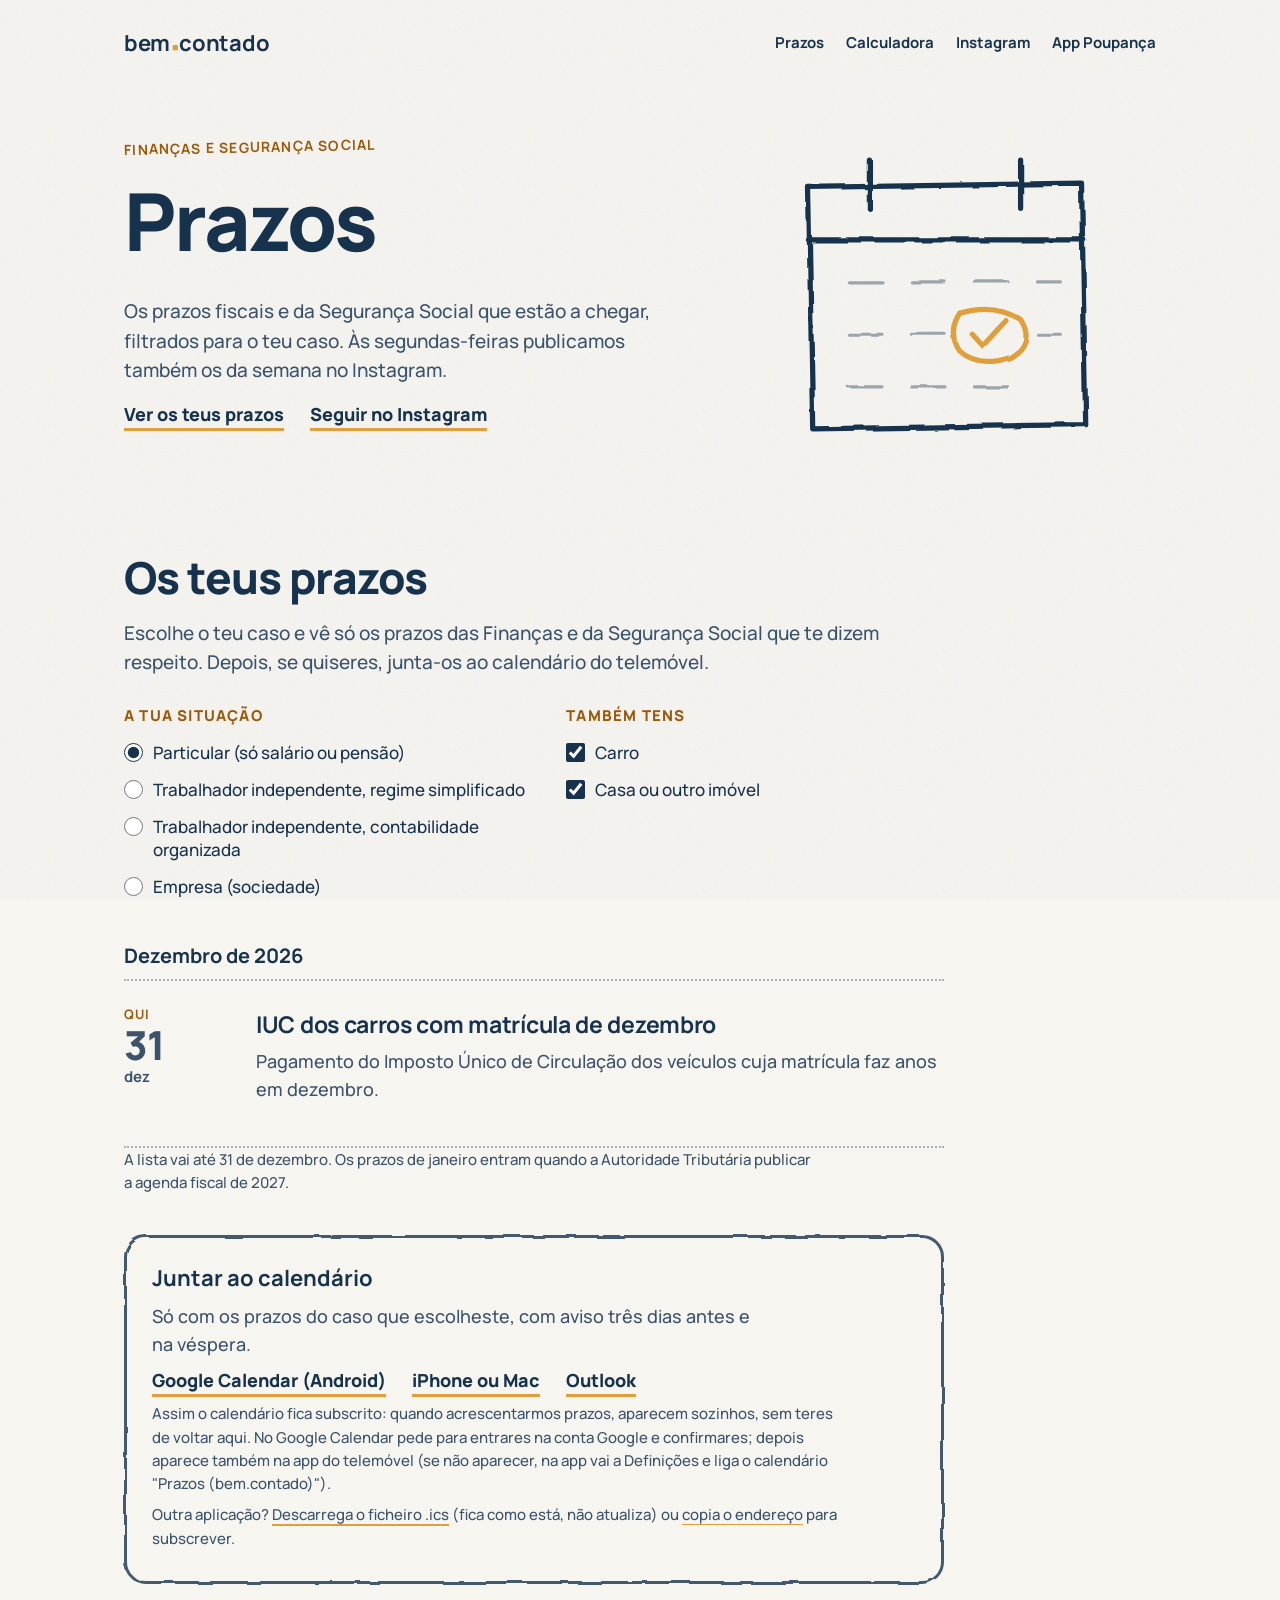
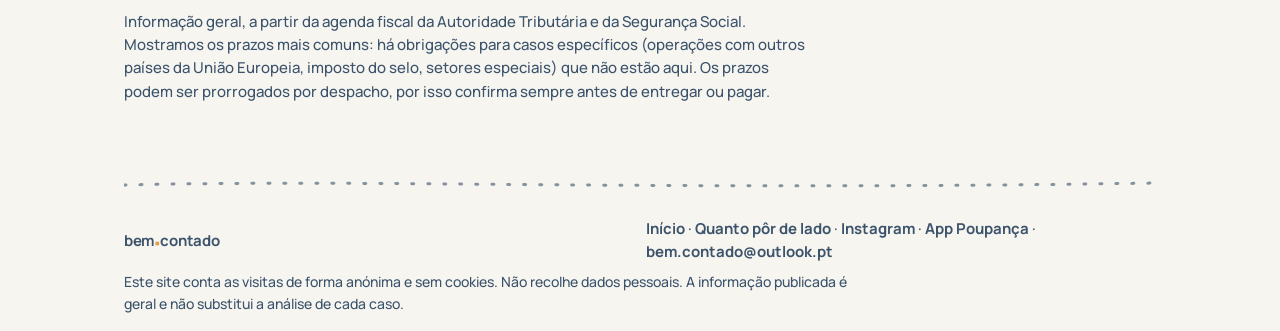
==== commit 50f65fab: "Calculadora: quanto pôr de lado nos recibos verdes (valores de 2026) Co-Authored-By: Claude Opus 5.5" ====
--- a/prazos/index.html
+++ b/prazos/index.html
@@ -28,6 +28,7 @@
   <a class="marca" href="../" aria-label="bem.contado, início">bem<svg class="ponto" viewBox="0 0 10 10" aria-hidden="true"><rect x="1" y="1.6" width="8" height="8"/></svg>contado</a>
   <nav aria-label="Ligações">
     <a href="../prazos/" aria-current="page">Prazos</a>
+    <a href="../quanto-por-de-lado/">Calculadora</a>
     <a href="https://www.instagram.com/bem.contadopt/">Instagram</a>
     <a href="https://poupanca.bemcontadopt.pt/instalar/">App Poupança</a>
   </nav>
@@ -95,7 +96,7 @@
   <svg class="linha" viewBox="0 0 1000 20" preserveAspectRatio="none" aria-hidden="true"><path class="pontilhado" d="M0 10 C 250 4, 520 16, 1000 8"/></svg>
   <div class="rodape">
     <p class="marca" aria-label="bem.contado">bem<svg class="ponto" viewBox="0 0 10 10" aria-hidden="true"><rect x="1" y="1.6" width="8" height="8"/></svg>contado</p>
-    <p><a href="../">Início</a> · <a href="https://www.instagram.com/bem.contadopt/">Instagram</a> · <a href="https://poupanca.bemcontadopt.pt/instalar/">App Poupança</a> · <a href="mailto:bem.contado@outlook.pt">bem.contado@outlook.pt</a></p>
+    <p><a href="../">Início</a> · <a href="../quanto-por-de-lado/">Quanto pôr de lado</a> · <a href="https://www.instagram.com/bem.contadopt/">Instagram</a> · <a href="https://poupanca.bemcontadopt.pt/instalar/">App Poupança</a> · <a href="mailto:bem.contado@outlook.pt">bem.contado@outlook.pt</a></p>
   </div>
   <p class="nota">Este site conta as visitas de forma anónima e sem cookies. Não recolhe dados pessoais. A informação publicada é geral e não substitui a análise de cada caso.</p>
 </footer>
--- a/estilo.css
+++ b/estilo.css
@@ -172,3 +172,39 @@
 }
 button.texto { font: inherit; color: inherit; background: none; border: 0; padding: 0; cursor: pointer; text-decoration: underline; text-decoration-color: var(--ambar); text-underline-offset: 4px; }
 .calendario-acoes .pequeno a { color: inherit; font-weight: 500; text-decoration-color: var(--ambar); text-underline-offset: 4px; }
+
+/* calculadora */
+.calc-topo { grid-template-columns: 1fr; padding-bottom: 8px; }
+.calculadora { display: grid; grid-template-columns: 1.35fr .9fr; gap: 40px; align-items: start; padding-bottom: 56px; }
+.calc-form { grid-template-columns: 1fr 1fr; margin: 0; }
+.calc-form fieldset:first-child { grid-column: 1 / -1; }
+.calc-form .segunda { margin-top: 18px; }
+.campo-euro { display: flex; align-items: center; gap: 12px; flex-wrap: wrap; margin: 4px 0 6px; }
+.campo-euro input { font: inherit; font-size: 26px; font-weight: 800; color: var(--azul); width: 7.5em; padding: 8px 12px; border: 2px solid var(--azul); border-radius: 12px; background: #fff; }
+.campo-euro input:focus-visible { outline: 3px solid var(--ambar); outline-offset: 2px; }
+.campo-euro span { color: var(--suave); }
+.calc-form.vendas .so-retencao, .calc-form.vendas .so-servicos { display: none; }
+.sr { position: absolute; width: 1px; height: 1px; overflow: hidden; clip: rect(0 0 0 0); white-space: nowrap; }
+.resultado { position: sticky; top: 20px; background: var(--azul); color: var(--creme); border-radius: 24px; padding: 28px 28px 22px; }
+.resultado .rotulo { margin: 0; font-weight: 700; color: #c8d2dc; }
+.resultado .valor { margin: 4px 0 0; font-size: clamp(44px, 6vw, 60px); font-weight: 800; letter-spacing: -1.5px; line-height: 1.05; color: var(--creme); }
+.resultado .valor small { font-size: 18px; letter-spacing: 0; font-weight: 700; color: #c8d2dc; }
+.resultado .pct { margin: 6px 0 18px; color: var(--ambar); font-weight: 700; }
+.parcelas { margin: 0; border-top: 2px dotted rgba(247, 245, 240, .35); }
+.parcelas div { display: flex; justify-content: space-between; gap: 16px; padding: 10px 0; border-bottom: 2px dotted rgba(247, 245, 240, .35); }
+.parcelas dt { color: #c8d2dc; }
+.parcelas dd { margin: 0; font-weight: 800; text-align: right; }
+.resultado .pequeno { color: #c8d2dc; margin: 14px 0 0; }
+.explicacao { padding-bottom: 56px; }
+.explicacao p { max-width: 46em; }
+@media (max-width: 900px) {
+  .calculadora { grid-template-columns: 1fr; }
+  .resultado { position: static; }
+}
+@media (max-width: 600px) {
+  .calc-form { grid-template-columns: 1fr; }
+}
+.legenda { font-weight: 800; font-size: 15px; letter-spacing: 1.2px; text-transform: uppercase; color: var(--ambar-letra-pequena); margin: 0 0 8px; }
+.perfil legend label, .legenda label { cursor: default; padding: 0; display: inline; font-size: inherit; }
+.perfil .campo-euro input { width: 7.5em; height: auto; margin: 0; flex: none; accent-color: auto; }
+.parcelas div[hidden] { display: none; }
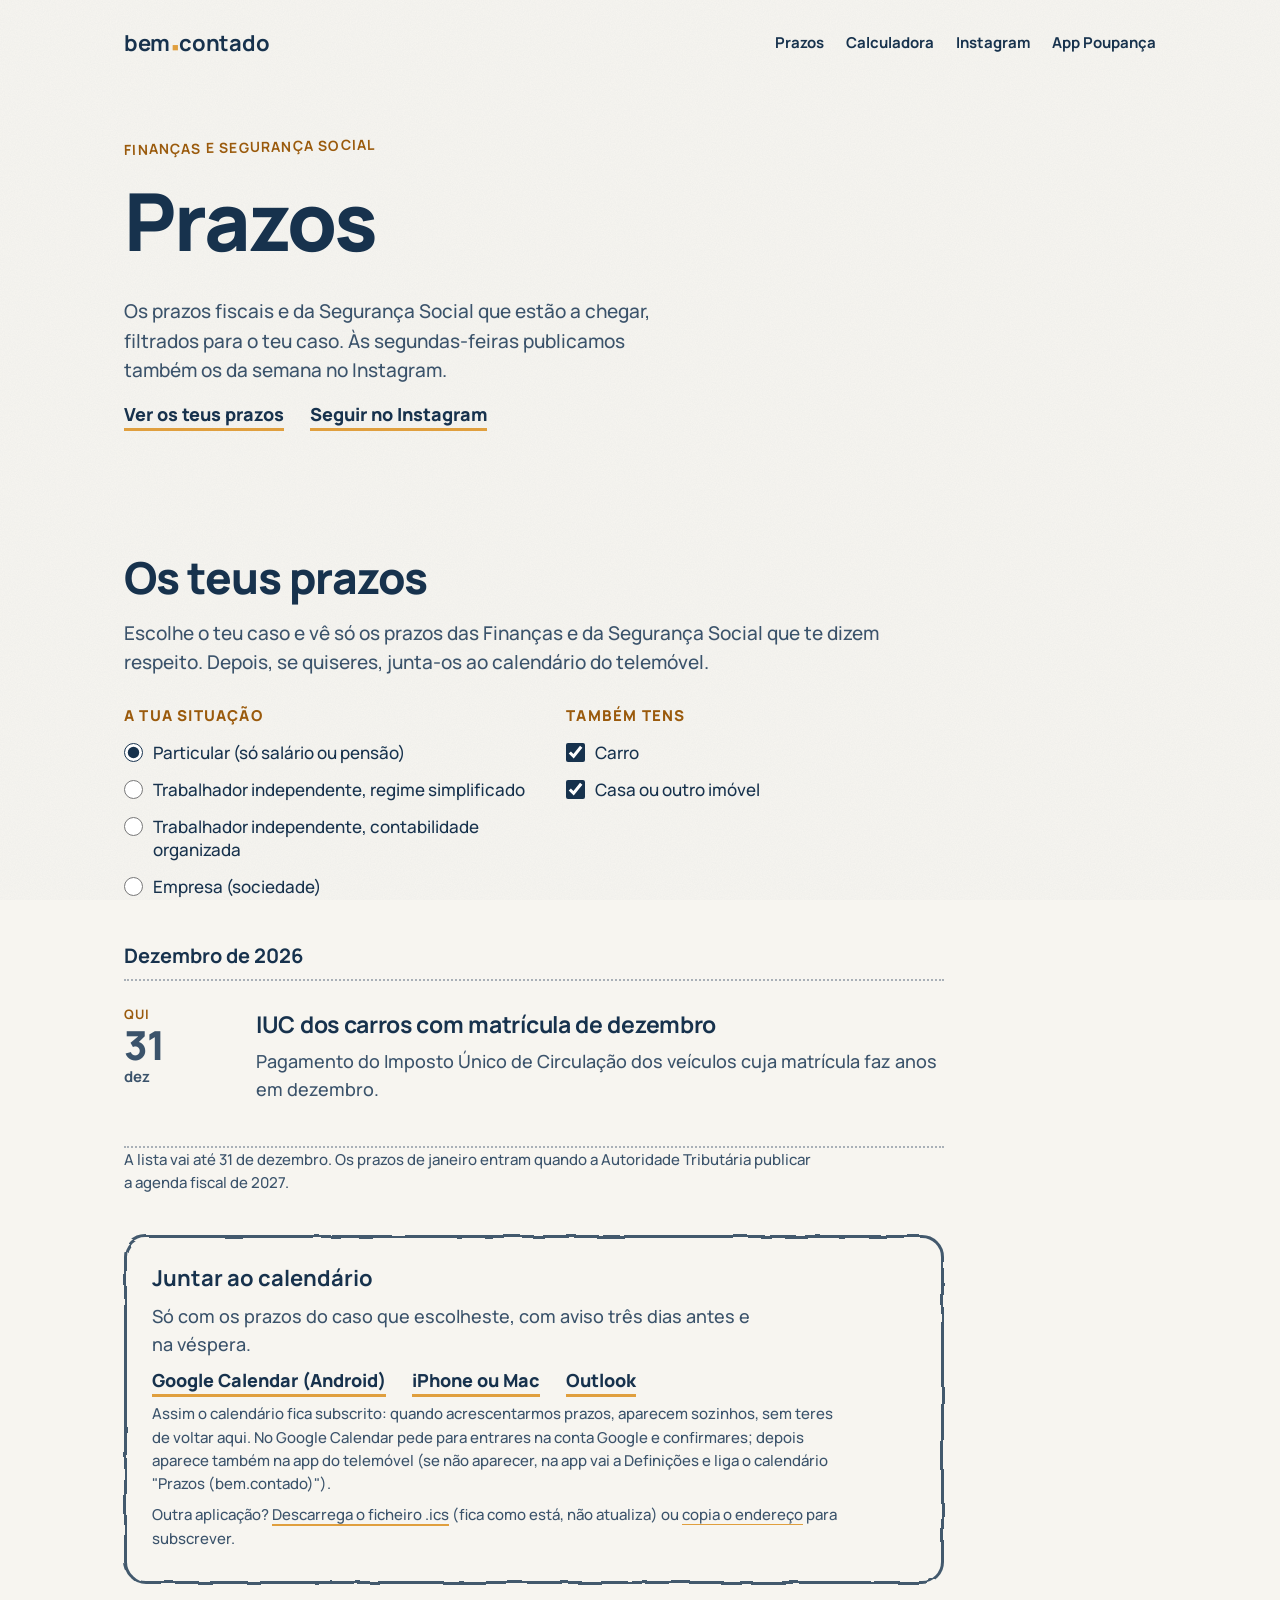
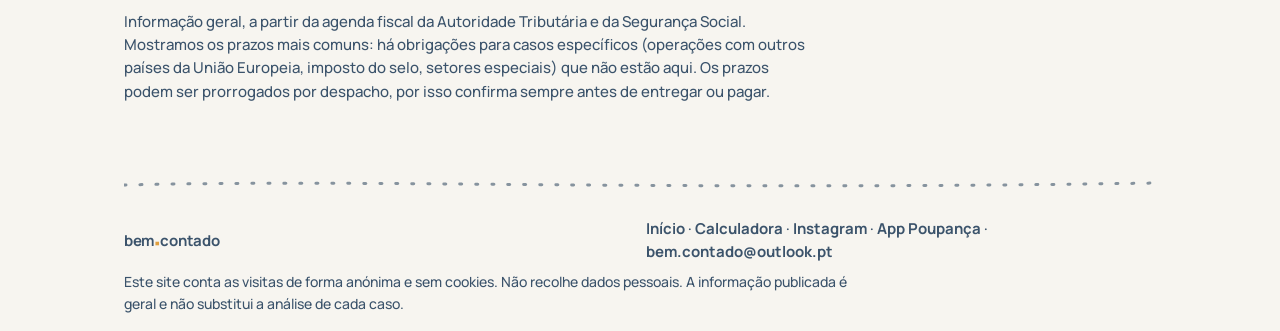
==== commit c43b272b: "Calculadora: escolha entre contrato e recibos verdes, salário líquido com as tabelas de retenção de " ====
--- a/prazos/index.html
+++ b/prazos/index.html
@@ -96,7 +96,7 @@
   <svg class="linha" viewBox="0 0 1000 20" preserveAspectRatio="none" aria-hidden="true"><path class="pontilhado" d="M0 10 C 250 4, 520 16, 1000 8"/></svg>
   <div class="rodape">
     <p class="marca" aria-label="bem.contado">bem<svg class="ponto" viewBox="0 0 10 10" aria-hidden="true"><rect x="1" y="1.6" width="8" height="8"/></svg>contado</p>
-    <p><a href="../">Início</a> · <a href="../quanto-por-de-lado/">Quanto pôr de lado</a> · <a href="https://www.instagram.com/bem.contadopt/">Instagram</a> · <a href="https://poupanca.bemcontadopt.pt/instalar/">App Poupança</a> · <a href="mailto:bem.contado@outlook.pt">bem.contado@outlook.pt</a></p>
+    <p><a href="../">Início</a> · <a href="../quanto-por-de-lado/">Calculadora</a> · <a href="https://www.instagram.com/bem.contadopt/">Instagram</a> · <a href="https://poupanca.bemcontadopt.pt/instalar/">App Poupança</a> · <a href="mailto:bem.contado@outlook.pt">bem.contado@outlook.pt</a></p>
   </div>
   <p class="nota">Este site conta as visitas de forma anónima e sem cookies. Não recolhe dados pessoais. A informação publicada é geral e não substitui a análise de cada caso.</p>
 </footer>
--- a/estilo.css
+++ b/estilo.css
@@ -208,3 +208,33 @@
 .perfil legend label, .legenda label { cursor: default; padding: 0; display: inline; font-size: inherit; }
 .perfil .campo-euro input { width: 7.5em; height: auto; margin: 0; flex: none; accent-color: auto; }
 .parcelas div[hidden] { display: none; }
+.calc-form { grid-template-columns: 1fr 1fr; }
+.calc-form fieldset:first-child { grid-column: auto; }
+.so-jovem { display: none; }
+.calc-form.com-jovem .so-jovem { display: block; }
+.calc-form select { font: inherit; font-size: 17px; color: var(--azul); padding: 10px 12px; border: 2px solid var(--azul); border-radius: 12px; background: #fff; max-width: 100%; }
+.calc-form select:focus-visible { outline: 3px solid var(--ambar); outline-offset: 2px; }
+.so-inicio { display: none; }
+.calc-form.com-inicio .so-inicio { display: block; }
+.resultado .soma { margin: -8px 0 18px; font-size: 15px; color: #c8d2dc; }
+.dt-nota { display: block; font-size: 13px; color: #9fb0c0; }
+.resultado .partilhar { margin: 16px 0 0; }
+.resultado button.texto { color: var(--creme); font-weight: 700; }
+.faq h3 { font-size: 20px; margin: 26px 0 6px; }
+
+/* escolha do modo da calculadora */
+.modos { padding-bottom: 28px; }
+.pergunta { font-size: clamp(24px, 3.4vw, 30px); margin: 0 0 14px; }
+.modo-opcoes { display: grid; grid-template-columns: 1fr 1fr; gap: 16px; max-width: 760px; }
+.modo-opcao { position: relative; display: block; cursor: pointer; }
+.modo-opcao input { position: absolute; opacity: 0; width: 1px; height: 1px; }
+.modo-opcao span { display: block; padding: 20px 22px; border: 3px solid rgba(23, 50, 77, .35); border-radius: 20px; background: #fff; font-size: 16px; color: var(--suave); line-height: 1.4; }
+.modo-opcao span b { display: block; font-size: 20px; color: var(--azul); margin-bottom: 4px; }
+.modo-opcao input:checked + span { border-color: var(--azul); box-shadow: inset 0 0 0 1px var(--azul); }
+.modo-opcao input:checked + span b::after { content: ""; display: inline-block; width: .32em; height: .32em; margin-left: .25em; background: var(--ambar); vertical-align: .1em; }
+.modo-opcao input:focus-visible + span { outline: 3px solid var(--ambar); outline-offset: 3px; }
+.so-jovem-s { display: none; }
+.calc-form.com-jovem-s .so-jovem-s { display: block; }
+#s-dias { width: 4.5em; }
+@media (max-width: 600px) { .modo-opcoes { grid-template-columns: 1fr; } }
+@media (max-width: 640px) { .calc-form { grid-template-columns: 1fr; } .campo-euro input { max-width: 100%; } .parcelas dd { white-space: nowrap; } }
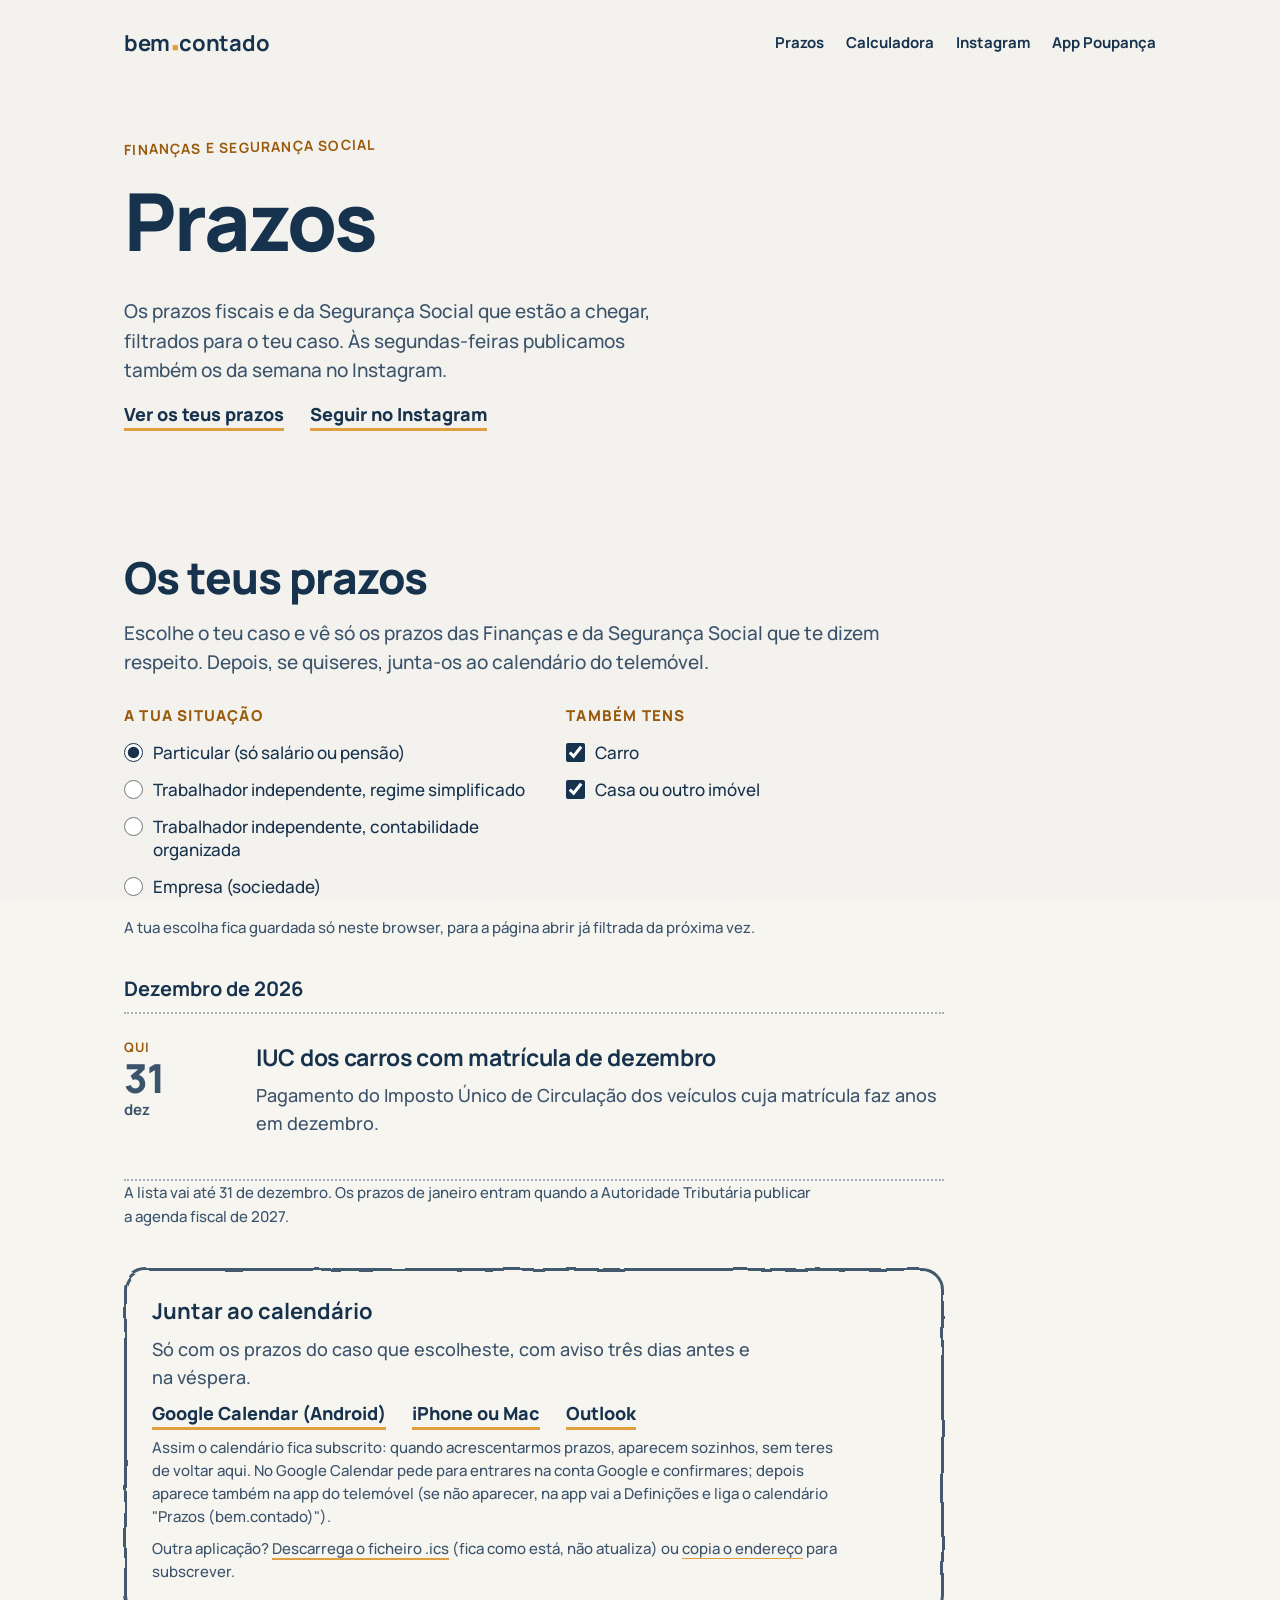
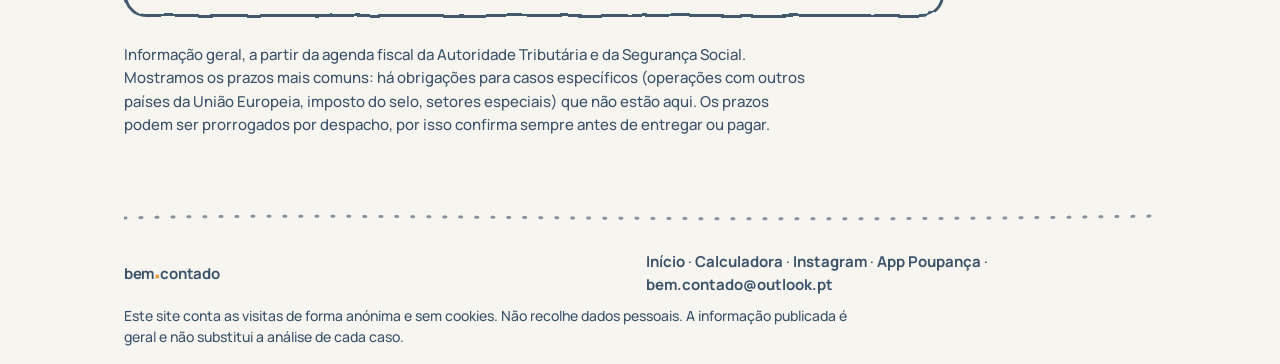
==== commit 874e5b43: "Auditoria do site: contagem de visitas a funcionar (CSP), ferramentas na página inicial, imagens de " ====
--- a/prazos/index.html
+++ b/prazos/index.html
@@ -5,10 +5,16 @@
 <meta name="viewport" content="width=device-width, initial-scale=1, viewport-fit=cover">
 <title>Prazos fiscais e da Segurança Social · bem.contado</title>
 <meta name="description" content="Os prazos das Finanças e da Segurança Social filtrados para o teu caso: particular, trabalhador independente ou empresa, IVA mensal ou trimestral. Com ficheiro para o calendário.">
-<meta http-equiv="Content-Security-Policy" content="default-src 'self'; script-src 'self'; style-src 'self'; font-src 'self'; img-src 'self' data: https://bemcontadopt.goatcounter.com; base-uri 'none'; form-action 'none'; object-src 'none'">
+<meta http-equiv="Content-Security-Policy" content="default-src 'self'; script-src 'self'; style-src 'self'; font-src 'self'; img-src 'self' data: https://bemcontadopt.goatcounter.com; connect-src 'self' https://bemcontadopt.goatcounter.com; base-uri 'none'; form-action 'none'; object-src 'none'">
 <meta property="og:title" content="Prazos fiscais e da Segurança Social · bem.contado">
 <meta property="og:description" content="Os prazos das Finanças e da Segurança Social filtrados para o teu caso: particular, trabalhador independente ou empresa, IVA mensal ou trimestral. Com ficheiro para o calendário.">
-<meta property="og:image" content="https://bemcontadopt.pt/og.png">
+<meta property="og:image" content="https://bemcontadopt.pt/og-prazos.jpg">
+<meta property="og:type" content="website">
+<meta property="og:site_name" content="bem.contado">
+<meta property="og:locale" content="pt_PT">
+<meta property="og:image:width" content="1200">
+<meta property="og:image:height" content="630">
+<meta name="twitter:card" content="summary_large_image">
 <meta property="og:url" content="https://bemcontadopt.pt/prazos/">
 <link rel="canonical" href="https://bemcontadopt.pt/prazos/">
 <meta name="theme-color" content="#F7F5F0">
@@ -16,16 +22,16 @@
 <link rel="icon" href="../favicon-32.png" sizes="32x32" type="image/png">
 <link rel="apple-touch-icon" href="../apple-touch-icon.png">
 <link rel="preload" href="../fonts/manrope-latin-800-normal.woff2" as="font" type="font/woff2" crossorigin>
-<link rel="stylesheet" href="../estilo.css">
-<script src="../site.js"></script>
-<script src="prazos.js" defer></script>
+<link rel="stylesheet" href="../estilo.css?v=21a48b6f">
+<script src="../site.js?v=8dec7a93"></script>
+<script src="prazos.js?v=73d0d0f2" defer></script>
 </head>
 <body>
 <svg class="defs" width="0" height="0" aria-hidden="true" focusable="false">
   <filter id="traco"><feTurbulence type="fractalNoise" baseFrequency="0.035" numOctaves="2" seed="7"/><feDisplacementMap in="SourceGraphic" scale="4"/></filter>
 </svg>
 <header class="topo wrap">
-  <a class="marca" href="../" aria-label="bem.contado, início">bem<svg class="ponto" viewBox="0 0 10 10" aria-hidden="true"><rect x="1" y="1.6" width="8" height="8"/></svg>contado</a>
+  <a class="marca" href="../">bem<span class="sr">.</span><svg class="ponto" viewBox="0 0 10 10" aria-hidden="true"><rect x="1" y="1.6" width="8" height="8"/></svg>contado<span class="sr">, início</span></a>
   <nav aria-label="Ligações">
     <a href="../prazos/" aria-current="page">Prazos</a>
     <a href="../quanto-por-de-lado/">Calculadora</a>
@@ -76,6 +82,7 @@
         <label><input type="checkbox" name="h" checked> Casa ou outro imóvel</label>
       </fieldset>
     </form>
+    <p class="pequeno">A tua escolha fica guardada só neste browser, para a página abrir já filtrada da próxima vez.</p>
     <noscript><p>Para filtrar os prazos é preciso ter o JavaScript ligado.</p></noscript>
     <div id="lista-teus" aria-live="polite"></div>
     <div class="calendario-acoes" id="cal" hidden>
@@ -95,7 +102,7 @@
 <footer class="wrap">
   <svg class="linha" viewBox="0 0 1000 20" preserveAspectRatio="none" aria-hidden="true"><path class="pontilhado" d="M0 10 C 250 4, 520 16, 1000 8"/></svg>
   <div class="rodape">
-    <p class="marca" aria-label="bem.contado">bem<svg class="ponto" viewBox="0 0 10 10" aria-hidden="true"><rect x="1" y="1.6" width="8" height="8"/></svg>contado</p>
+    <p class="marca">bem<span class="sr">.</span><svg class="ponto" viewBox="0 0 10 10" aria-hidden="true"><rect x="1" y="1.6" width="8" height="8"/></svg>contado</p>
     <p><a href="../">Início</a> · <a href="../quanto-por-de-lado/">Calculadora</a> · <a href="https://www.instagram.com/bem.contadopt/">Instagram</a> · <a href="https://poupanca.bemcontadopt.pt/instalar/">App Poupança</a> · <a href="mailto:bem.contado@outlook.pt">bem.contado@outlook.pt</a></p>
   </div>
   <p class="nota">Este site conta as visitas de forma anónima e sem cookies. Não recolhe dados pessoais. A informação publicada é geral e não substitui a análise de cada caso.</p>
--- a/estilo.css
+++ b/estilo.css
@@ -1,3 +1,4 @@
+[hidden] { display: none !important; }
 @font-face { font-family: Manrope; src: url(fonts/manrope-latin-500-normal.woff2) format("woff2"); font-weight: 500; font-display: swap; }
 @font-face { font-family: Manrope; src: url(fonts/manrope-latin-700-normal.woff2) format("woff2"); font-weight: 700; font-display: swap; }
 @font-face { font-family: Manrope; src: url(fonts/manrope-latin-800-normal.woff2) format("woff2"); font-weight: 800; font-display: swap; }
@@ -238,3 +239,47 @@
 #s-dias { width: 4.5em; }
 @media (max-width: 600px) { .modo-opcoes { grid-template-columns: 1fr; } }
 @media (max-width: 640px) { .calc-form { grid-template-columns: 1fr; } .campo-euro input { max-width: 100%; } .parcelas dd { white-space: nowrap; } }
+.ajuda-modo { max-width: 760px; margin-top: 16px; }
+.ajuda-modo summary { cursor: pointer; font-weight: 700; color: var(--azul); text-decoration: underline; text-decoration-color: var(--ambar); text-underline-offset: 5px; width: fit-content; }
+.ajuda-modo p { margin: 10px 0 0; max-width: 46em; }
+html[data-modo="c"] .so-r, html[data-modo="r"] .so-c { display: none; }
+.resultado .valor small { display: block; margin-top: 2px; }
+.aviso-calc { margin: 14px 0 0; padding: 12px 14px; border-radius: 12px; background: var(--ambar); color: #17324D; font-weight: 700; font-size: 15px; }
+
+/* auditoria de 22/11/2026 */
+/* foco visível em todos os controlos */
+button:focus-visible, input:focus-visible, select:focus-visible, summary:focus-visible { outline: 3px solid var(--ambar); outline-offset: 2px; }
+.sr { position: absolute; width: 1px; height: 1px; overflow: hidden; clip: rect(0 0 0 0); white-space: nowrap; }
+/* menu: os itens nunca se partem a meio ("App / Poupança") */
+.topo nav a { white-space: nowrap; }
+@media (max-width: 520px) {
+  header.topo { flex-direction: column; align-items: flex-start; gap: 10px; }
+  .topo nav { flex-wrap: wrap; gap: 6px 18px; }
+}
+/* ferramentas na página inicial */
+.ferramentas { padding-top: 56px; padding-bottom: 24px; }
+.ferramentas h2 { margin-bottom: 8px; }
+.ferramentas > p { max-width: 40em; }
+.cartoes { display: grid; grid-template-columns: repeat(3, 1fr); gap: 20px; margin-top: 26px; }
+.cartao-ferr { position: relative; display: block; padding: 24px 24px 22px; border-radius: 22px; text-decoration: none; color: var(--azul); background: #fff; box-shadow: 0 1px 0 #e4e0d6; }
+.cartao-ferr::before { content: ""; position: absolute; inset: 0; border: 3px solid var(--azul); border-radius: 22px; filter: url(#traco); opacity: .75; pointer-events: none; }
+.cartao-ferr h3 { margin: 0 0 6px; font-size: 22px; letter-spacing: -.3px; }
+.cartao-ferr p { margin: 0 0 14px; color: var(--suave); font-size: 16px; }
+.cartao-ferr .ir { font-weight: 800; text-decoration: underline; text-decoration-color: var(--ambar); text-decoration-thickness: 3px; text-underline-offset: 6px; }
+.cartao-ferr:hover::before { opacity: 1; }
+@media (max-width: 780px) { .cartoes { grid-template-columns: 1fr; } }
+/* barra fixa com o resultado da calculadora no telemóvel */
+.barra-resultado { position: fixed; left: 12px; right: 12px; bottom: 12px; z-index: 50; display: none; align-items: center; justify-content: space-between; gap: 12px; padding: 12px 16px; border-radius: 16px; background: var(--azul); color: var(--creme); border: 0; font: inherit; text-align: left; box-shadow: 0 8px 24px rgba(23, 50, 77, .3); cursor: pointer; }
+.barra-resultado .br-rotulo { font-size: 14px; color: #c8d2dc; }
+.barra-resultado .br-valor { font-size: 22px; font-weight: 800; white-space: nowrap; }
+.barra-resultado .br-ver { font-size: 14px; font-weight: 700; color: var(--ambar); white-space: nowrap; }
+@media (max-width: 900px) { .barra-resultado.ativa { display: flex; } }
+/* impressão: só o conteúdo, sem menus nem formulários */
+@media print {
+  .topo nav, footer .rodape p:not(.marca), .perfil, .calc-form, .modos, .calendario-acoes, .barra-resultado, .acoes, .ligacoes, .partilhar, svg.desenho { display: none !important; }
+  body { background: #fff; }
+  .resultado { background: #fff; color: #17324D; border: 2px solid #17324D; }
+  .resultado *, .parcelas dt, .parcelas dd { color: #17324D !important; }
+  .prazo { break-inside: avoid; }
+}
+.dialogo { margin: 0; }
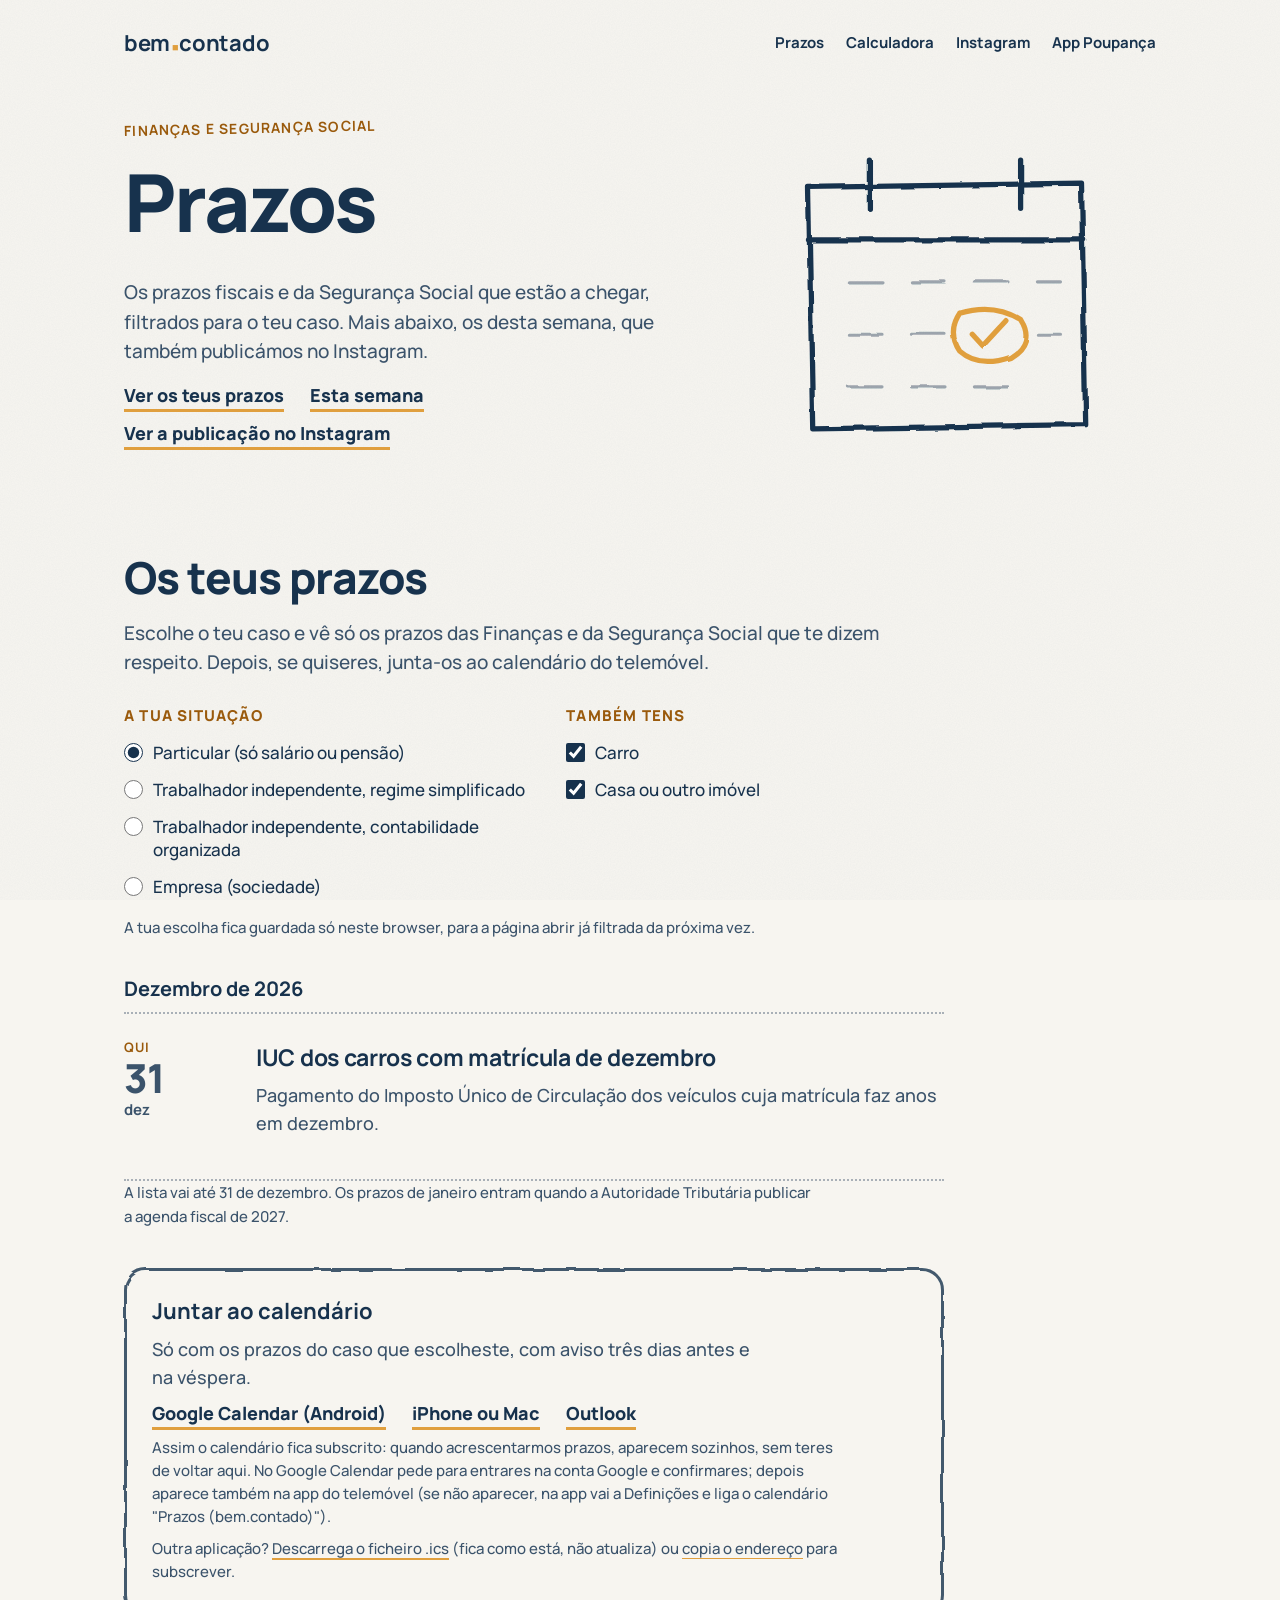
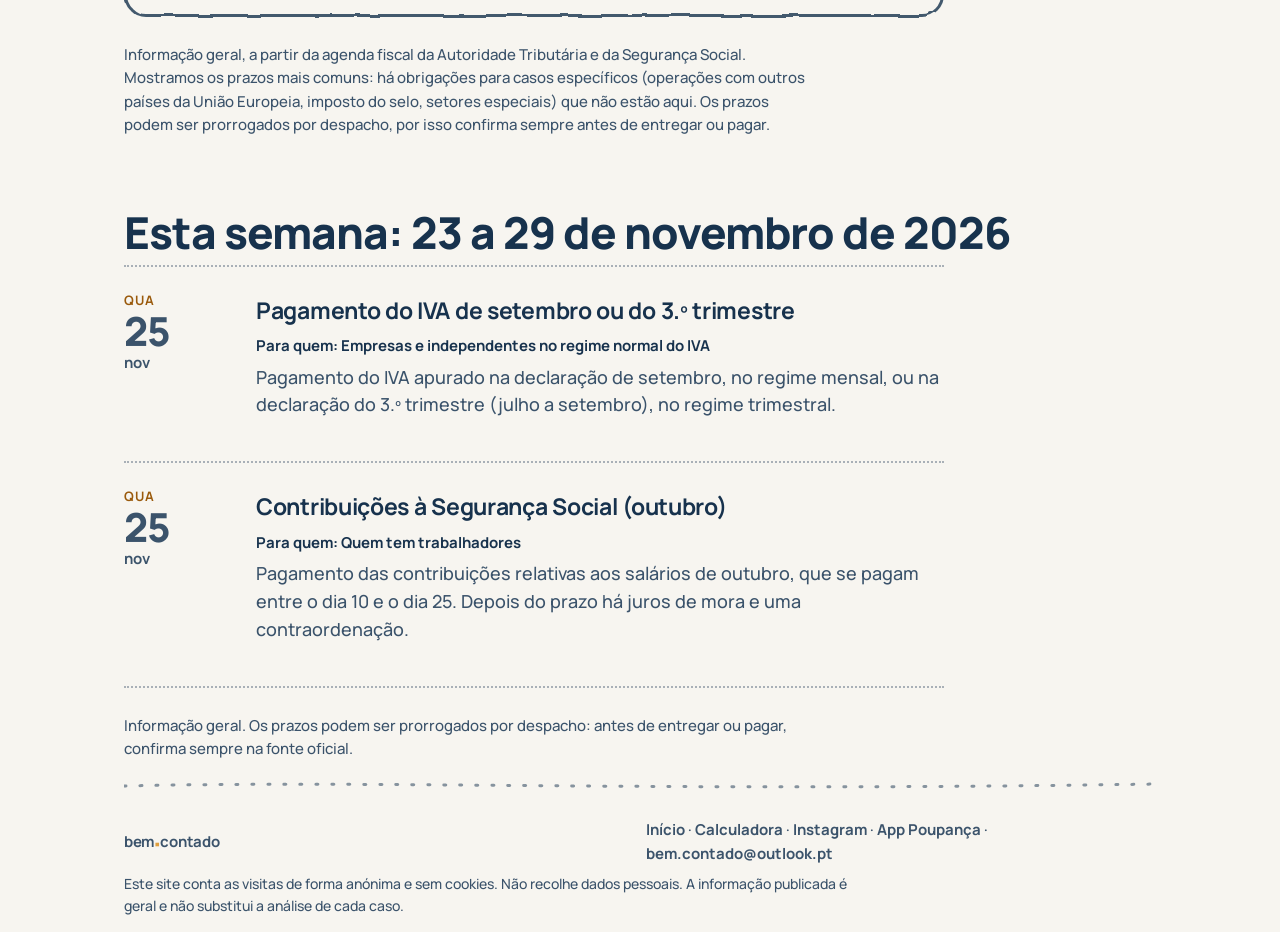
==== commit b6097172: "Site: publicação de 23/11" ====
--- a/prazos/index.html
+++ b/prazos/index.html
@@ -4,10 +4,10 @@
 <meta charset="utf-8">
 <meta name="viewport" content="width=device-width, initial-scale=1, viewport-fit=cover">
 <title>Prazos fiscais e da Segurança Social · bem.contado</title>
-<meta name="description" content="Os prazos das Finanças e da Segurança Social filtrados para o teu caso: particular, trabalhador independente ou empresa, IVA mensal ou trimestral. Com ficheiro para o calendário.">
+<meta name="description" content="Os prazos das Finanças e da Segurança Social filtrados para o teu caso, com ficheiro para o calendário. Esta semana: 23 a 29 de novembro de 2026.">
 <meta http-equiv="Content-Security-Policy" content="default-src 'self'; script-src 'self'; style-src 'self'; font-src 'self'; img-src 'self' data: https://bemcontadopt.goatcounter.com; connect-src 'self' https://bemcontadopt.goatcounter.com; base-uri 'none'; form-action 'none'; object-src 'none'">
 <meta property="og:title" content="Prazos fiscais e da Segurança Social · bem.contado">
-<meta property="og:description" content="Os prazos das Finanças e da Segurança Social filtrados para o teu caso: particular, trabalhador independente ou empresa, IVA mensal ou trimestral. Com ficheiro para o calendário.">
+<meta property="og:description" content="Os prazos das Finanças e da Segurança Social filtrados para o teu caso, com ficheiro para o calendário. Esta semana: 23 a 29 de novembro de 2026.">
 <meta property="og:image" content="https://bemcontadopt.pt/og-prazos.jpg">
 <meta property="og:type" content="website">
 <meta property="og:site_name" content="bem.contado">
@@ -44,8 +44,8 @@
     <div class="texto">
       <p class="antes">Finanças e Segurança Social</p>
       <h1>Prazos</h1>
-      <p class="sub">Os prazos fiscais e da Segurança Social que estão a chegar, filtrados para o teu caso. Às segundas-feiras publicamos também os da semana no Instagram.</p>
-      <p class="ligacoes"><a class="ligacao" href="#teus">Ver os teus prazos</a> <a class="ligacao" href="https://www.instagram.com/bem.contadopt/" data-contar="instagram-prazos">Seguir no Instagram</a></p>
+      <p class="sub">Os prazos fiscais e da Segurança Social que estão a chegar, filtrados para o teu caso. Mais abaixo, os desta semana, que também publicámos no Instagram.</p>
+      <p class="ligacoes"><a class="ligacao" href="#teus">Ver os teus prazos</a> <a class="ligacao" href="#lista">Esta semana</a> <a class="ligacao" href="https://www.instagram.com/p/DgFcFrGF1Pu/" data-contar="prazos-publicacao">Ver a publicação no Instagram</a></p>
     </div>
     <svg class="desenho" viewBox="0 0 400 330" role="img" aria-label="Desenho de um calendário com um dia marcado a âmbar">
       <g class="mao">
@@ -98,6 +98,28 @@
     </div>
     <p class="aviso">Informação geral, a partir da agenda fiscal da Autoridade Tributária e da Segurança Social. Mostramos os prazos mais comuns: há obrigações para casos específicos (operações com outros países da União Europeia, imposto do selo, setores especiais) que não estão aqui. Os prazos podem ser prorrogados por despacho, por isso confirma sempre antes de entregar ou pagar.</p>
   </section>
+  <section class="wrap semana" id="lista" aria-labelledby="t-semana">
+    <h2 id="t-semana">Esta semana: 23 a 29 de novembro de 2026</h2>
+    <ol class="prazos">
+      <li class="prazo">
+        <p class="dia"><span class="semana">qua</span><span class="numero">25</span><span class="mes">nov</span></p>
+        <div>
+          <h3>Pagamento do IVA de setembro ou do 3.º trimestre</h3>
+          <p class="quem">Para quem: Empresas e independentes no regime normal do IVA</p>
+          <p>Pagamento do IVA apurado na declaração de setembro, no regime mensal, ou na declaração do 3.º trimestre (julho a setembro), no regime trimestral.</p>
+        </div>
+      </li>
+      <li class="prazo">
+        <p class="dia"><span class="semana">qua</span><span class="numero">25</span><span class="mes">nov</span></p>
+        <div>
+          <h3>Contribuições à Segurança Social (outubro)</h3>
+          <p class="quem">Para quem: Quem tem trabalhadores</p>
+          <p>Pagamento das contribuições relativas aos salários de outubro, que se pagam entre o dia 10 e o dia 25. Depois do prazo há juros de mora e uma contraordenação.</p>
+        </div>
+      </li>
+    </ol>
+    <p class="aviso">Informação geral. Os prazos podem ser prorrogados por despacho: antes de entregar ou pagar, confirma sempre na fonte oficial.</p>
+  </section>
 </main>
 <footer class="wrap">
   <svg class="linha" viewBox="0 0 1000 20" preserveAspectRatio="none" aria-hidden="true"><path class="pontilhado" d="M0 10 C 250 4, 520 16, 1000 8"/></svg>
